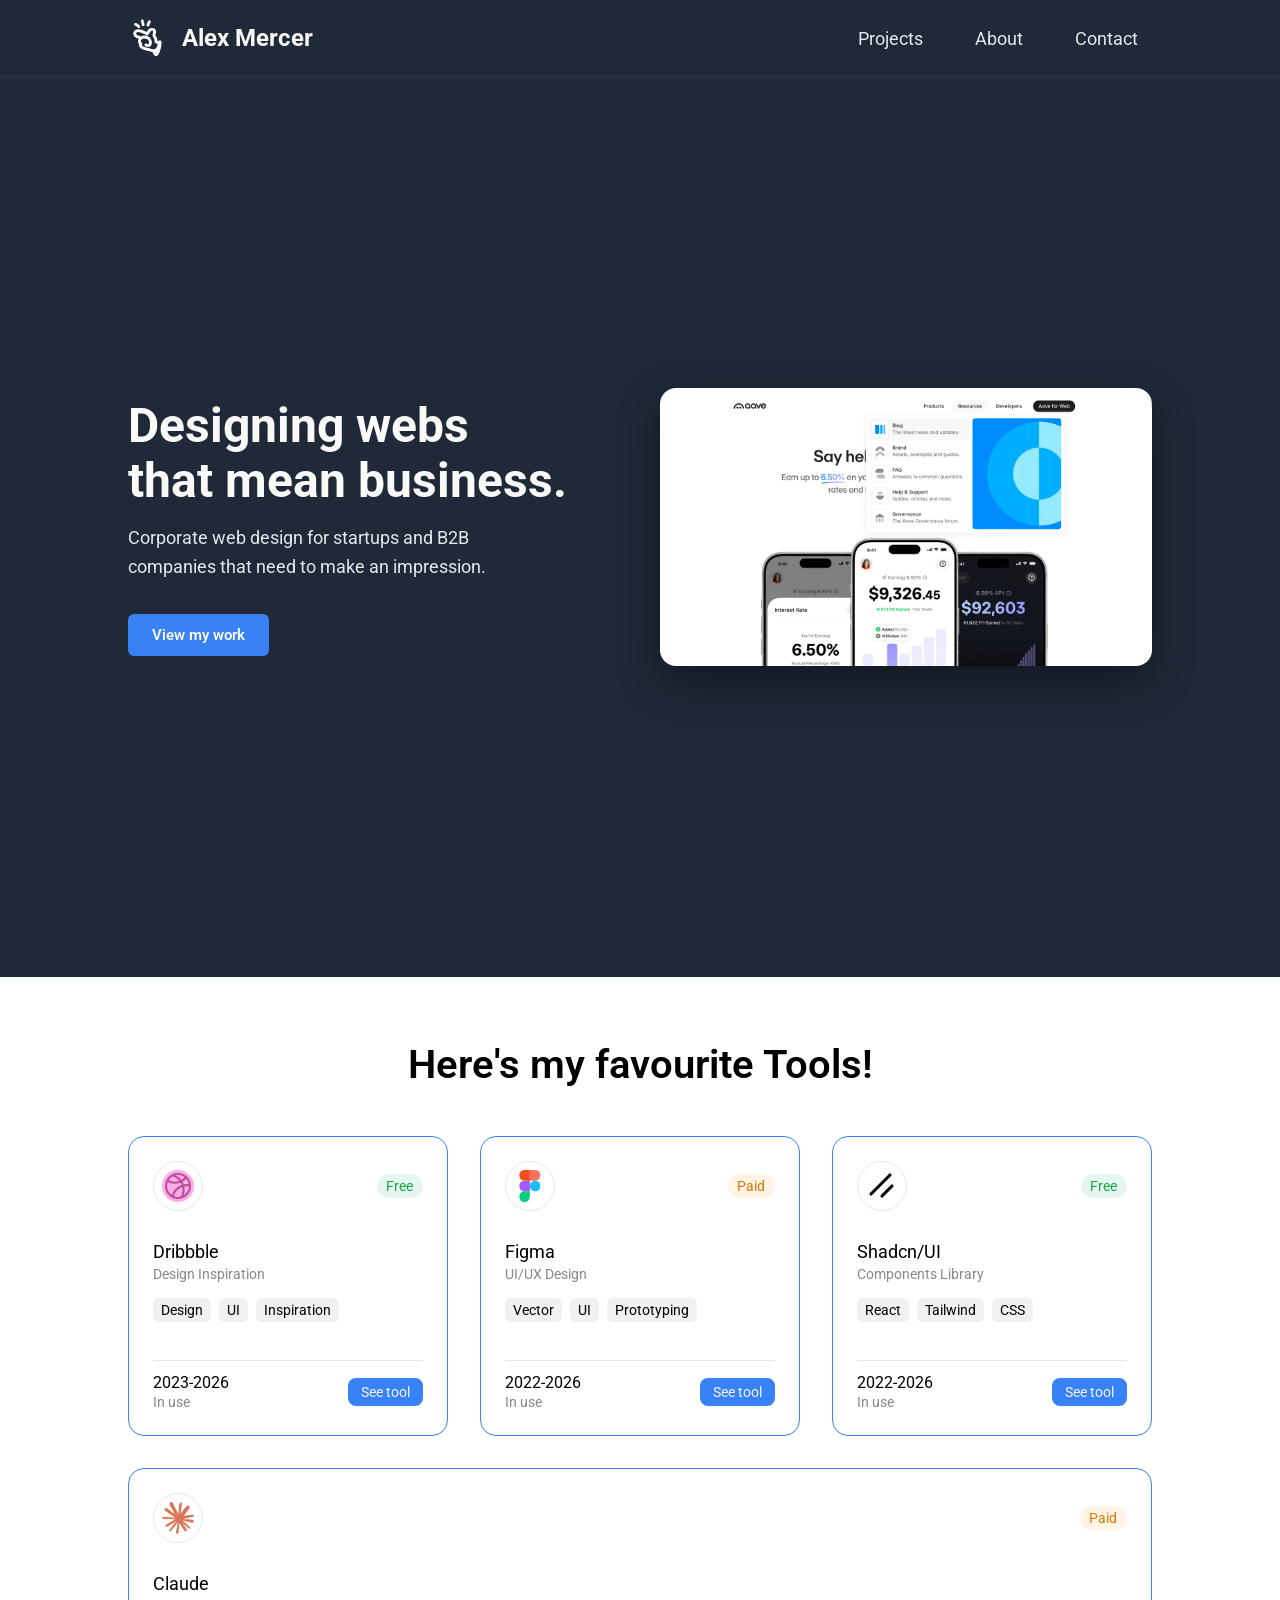
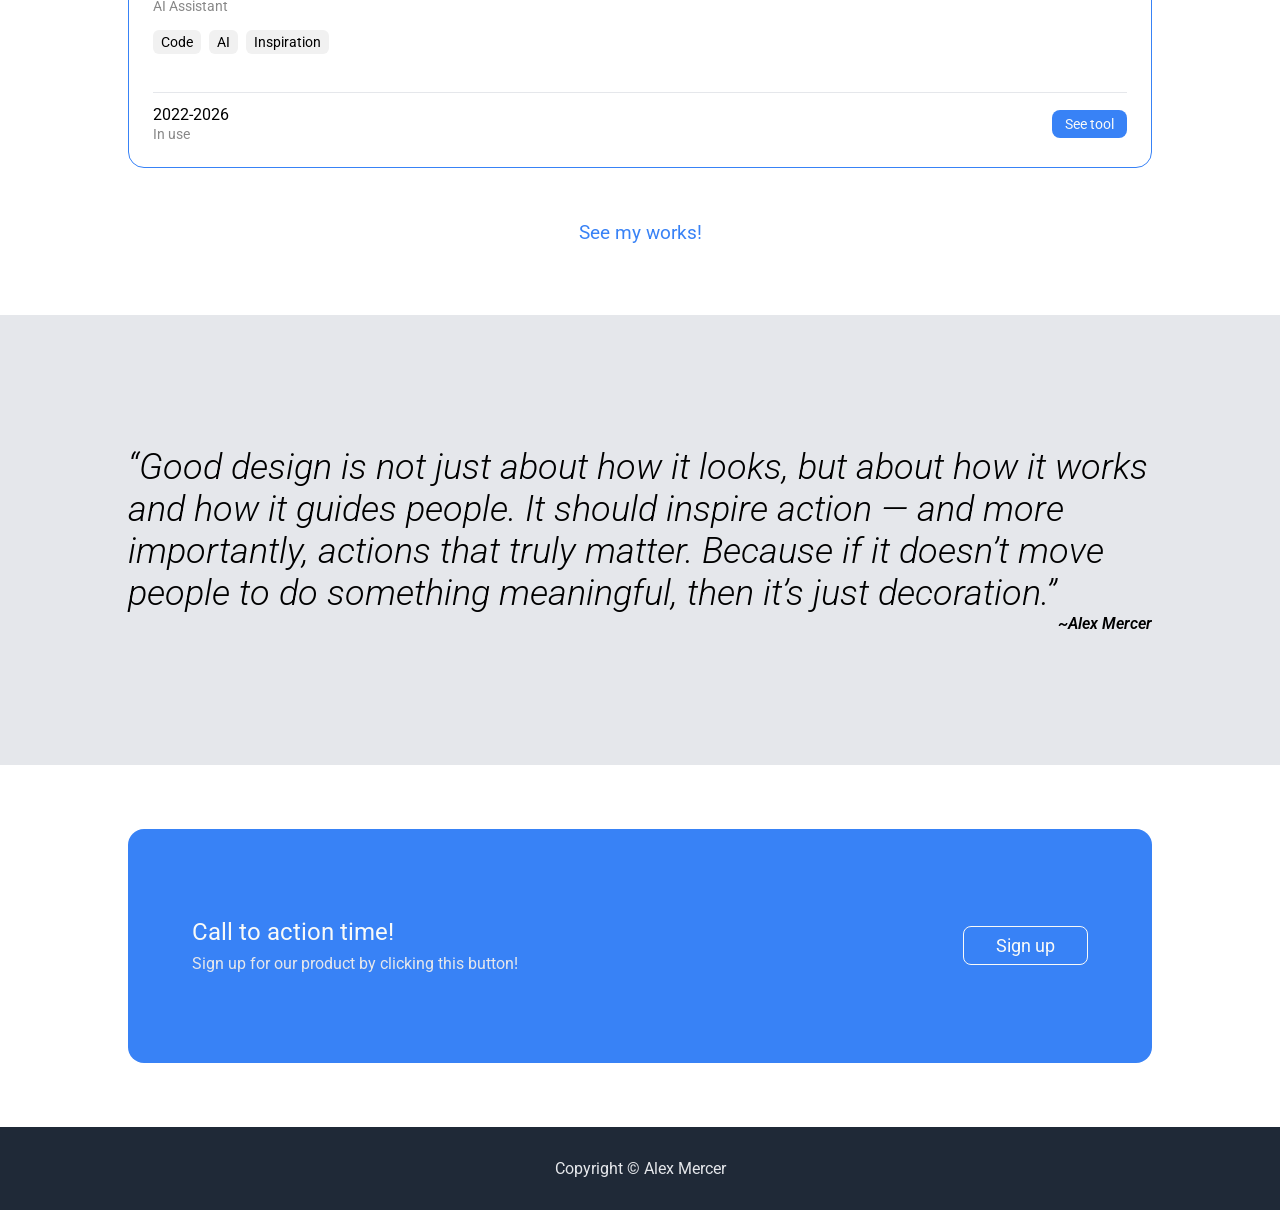
==== index.html @ 41761785 "Replaced Placeholders & CSS Review" ====
<!DOCTYPE html>
<html lang="en">

<head>
    <meta charset="UTF-8">
    <meta name="viewport" content="width=device-width, initial-scale=1.0">

    <meta name="description"
        content="We provide guidance in areas such as leadership development, process refinement, and growth planning - helping you stay resilient in an evolving marketplace.">
    <meta name="author" content="Paula, Daniele and Francesco">

    <meta property="og:title" content="Website | by Group">
    <meta property="og:description"
        content="We provide guidance in areas such as leadership development, process refinement, and growth planning.">
    <meta property="og:type" content="website">

    <title>Website | by Group</title>

    <link rel="icon" href="assets/logos/logo.svg" type="image/svg+xml">

    <link rel="preconnect" href="https://fonts.googleapis.com">
    <link rel="preconnect" href="https://fonts.gstatic.com" crossorigin>
    <link
        href="https://fonts.googleapis.com/css2?family=Roboto+Mono:ital,wght@0,100..700;1,100..700&family=Roboto:ital,wght@0,100..900;1,100..900&display=swap"
        rel="stylesheet">

    <link rel="stylesheet" href="https://use.hugeicons.com/font/icons.css">

    <link rel="stylesheet" href="css/base.css">

    <link rel="stylesheet" href="css/components/header.css">
    <link rel="stylesheet" href="css/components/footer.css">

    <link rel="stylesheet" href="css/pages/home.css">
</head>

<body>
    <header class="header">
        <a href="index.html" class="header-logo">
            <img src="assets/logos/logo.svg" alt="Alex Mercer's Logo">
            <span>Alex Mercer</span>
        </a>
        <div>
            <input type="checkbox" id="menu-toggle" class="menu-checkbox">
            <label for="menu-toggle" class="hamburger" aria-label="Toggle navigations">
                <span class="bar"></span>
                <span class="bar"></span>
                <span class="bar"></span>
            </label>

            <nav class="nav">
                <ul class="nav-items">
                    <li><a href="projects.html">Projects</a></li>
                    <li><a href="about.html">About</a></li>
                    <li><a href="contact.html">Contact</a></li>
                </ul>
            </nav>
        </div>
    </header>

    <main>
        <section class="hero-wrapper">
            <section class="hero-section">
                <div class="hero-copy">
                    <h1 class="hero-title">
                        Designing webs<br>that mean business.
                    </h1>
                    <p class="hero-sub">Corporate web design for startups and B2B companies that need to make an
                        impression.</p>
                    <a href="projects.html" class="btn hero-btn">View my work</a>
                </div>
                <div class="hero-visual">
                    <img class="hero-img" src="assets/img/Hero.png" alt="Alex Mercer working at dual monitors">
                </div>
            </section>
        </section>

        <section class="tools-wrapper">
            <h2 class="tools-title">Here's my favourite Tools!</h2>
            <section class="card-section">

                <article class="card">
                    <header class="card-header">
                        <div class="card-logo">
                            <img src="assets/cards-svgs/dribbble.svg" alt="Dribbble Logo">
                        </div>
                        <div class="card-badge free">
                            <p>Free</p>
                        </div>
                    </header>
                    <div class="card-content">
                        <h3>Dribbble</h3>
                        <p>Design Inspiration</p>
                        <ul class="card-labels">
                            <li>Design</li>
                            <li>UI</li>
                            <li>Inspiration</li>
                        </ul>
                    </div>
                    <footer class="card-footer">
                        <div class="card-time">
                            <p>2023-2026</p>
                            <span>In use</span>
                        </div>
                        <a href="https://dribbble.com/" class="btn card-btn">See tool</a>
                    </footer>
                </article>

                <article class="card">
                    <header class="card-header">
                        <div class="card-logo">
                            <img src="assets/cards-svgs/figma.svg" alt="Figma Logo">
                        </div>
                        <div class="card-badge paid">
                            <p>Paid</p>
                        </div>
                    </header>
                    <div class="card-content">
                        <h3>Figma</h3>
                        <p>UI/UX Design</p>
                        <ul class="card-labels">
                            <li>Vector</li>
                            <li>UI</li>
                            <li>Prototyping</li>
                        </ul>
                    </div>
                    <footer class="card-footer">
                        <div class="card-time">
                            <p>2022-2026</p>
                            <span>In use</span>
                        </div>
                        <a href="https://www.figma.com/" class="btn card-btn">See tool</a>
                    </footer>
                </article>

                <article class="card">
                    <header class="card-header">
                        <div class="card-logo">
                            <img src="assets/cards-svgs/shadcn-ui.svg" alt="Shadcn/UI Logo">
                        </div>
                        <div class="card-badge free">
                            <p>Free</p>
                        </div>
                    </header>
                    <div class="card-content">
                        <h3>Shadcn/UI</h3>
                        <p>Components Library</p>
                        <ul class="card-labels">
                            <li>React</li>
                            <li>Tailwind</li>
                            <li>CSS</li>
                        </ul>
                    </div>
                    <footer class="card-footer">
                        <div class="card-time">
                            <p>2022-2026</p>
                            <span>In use</span>
                        </div>
                        <a href="https://ui.shadcn.com/" class="btn card-btn">See tool</a>
                    </footer>
                </article>

                <article class="card">
                    <header class="card-header">
                        <div class="card-logo">
                            <img src="assets/cards-svgs/claude-ai-icon.svg" alt="Claude Logo">
                        </div>
                        <div class="card-badge paid">
                            <p>Paid</p>
                        </div>
                    </header>
                    <div class="card-content">
                        <h3>Claude</h3>
                        <p>AI Assistant</p>
                        <ul class="card-labels">
                            <li>Code</li>
                            <li>AI</li>
                            <li>Inspiration</li>
                        </ul>
                    </div>
                    <footer class="card-footer">
                        <div class="card-time">
                            <p>2022-2026</p>
                            <span>In use</span>
                        </div>
                        <a href="https://claude.ai/" class="btn card-btn">See tool</a>
                    </footer>
                </article>
            </section>
            <a href="projects.html" class="tools-cta">
                <h3>See my works!</h3>
            </a>
        </section>

        <section class="banner-section">
            <blockquote>
                <p class="banner-quote">“Good design is not just about how it looks, but about how it works and how it
                    guides
                    people. It should inspire action —
                    and more importantly, actions that truly matter. Because if it doesn’t move people to do something
                    meaningful, then it’s
                    just decoration.”
                </p>
                <cite class="quote-author">~Alex Mercer</cite>
            </blockquote>
        </section>

        <section class="cta-section">
            <div class="cta-text">
                <h4>Call to action time!</h4>
                <p>Sign up for our product by clicking this button!</p>
            </div>
            <div class="cta-btn-container">
                <a href="contact.html" class="cta-btn">Sign up</a>
            </div>
        </section>
    </main>

    <footer class="footer">
        <p>Copyright © Alex Mercer</p>
    </footer>
</body>

</html>
---- css/base.css ----
:root {
    --color-white: #F9FAF8;
    --color-dark: #1F2937;
    --color-darkest: #0d121a;
    --color-grey: #E5E7EB;

    --color-accent: #3882F6;

    --color-error: #ff4d4f;
    --color-success: #52c41a;
    --color-warning: #faad14;

    --logo-size: 1.5rem;
    --hero-main: 3rem;
    --hero-secondary: 1.125rem;
    --information-header: 2.25rem;
    --quote-text: 2.25rem;

    --font-roboto: 'Roboto', system-ui, sans-serif;
    --font-mono: 'Roboto Mono', Consolas, monospace;
}

*, *::before, *::after {
    margin: 0;
    padding: 0;
    box-sizing: border-box;
}

html {
    scroll-behavior: smooth;
}

body {
    margin: 0;
    padding: 0;
    font-family: var(--font-roboto);
}

h1, h2, h3, h4, h5, h6,
p,
span,
small, strong, em {
    margin: 0;
    padding: 0;
    font-weight: normal;
}

ul, ol {
    margin: 0;
    padding: 0;
    list-style-type: none;
}

a {
    margin: 0;
    padding: 0;
    text-decoration: none;
}

button, input, select, textarea {
    margin: 0;
    padding: 0;
    font-family: inherit;
    font-size: inherit;
    color: inherit;
    background: none;
    border: none;
    outline: none;
}

img, picture, video, canvas, svg {
    display: block;
    max-width: 100%;
    height: auto;
}
---- css/components/header.css ----
.header {
  display: flex;
  justify-content: space-between;
  align-items: center;
  background-color: var(--color-dark);
  border-bottom: 1px solid #f5f5f510;
  padding: 1.125rem 8rem;
}

.header-logo {
  display: flex;
  align-items: center;
  gap: 0.875rem;
}

.header-logo img {
  height: 2.5rem;
  width: auto;
}

.header-logo span {
  color: var(--color-white);
  font-size: var(--logo-size);
  font-weight: 700;
}

.nav-items {
  display: flex;
  align-items: center;
  gap: 1.5rem;
}

.nav-items a {
  font-size: var(--hero-secondary);
  color: var(--color-grey);
  padding: 0.5rem 0.875rem;
  border-radius: 0.5rem;
  transition: 0.15s ease-in-out;
}

.nav-items a:hover {
  background-color: #304b7750;
  color: var(--color-accent);
}

.menu-checkbox {
  display: none;
}

.hamburger {
  display: none;
  cursor: pointer;
  padding: 10px;
}

.bar {
  display: block;
  width: 25px;
  height: 3px;
  margin: 5px 0;
  background-color: var(--color-white);
  transition: 0.3s;
}

@media (max-width: 1024px) {
  .header {
    padding: 1.125rem 3rem;
  }
}

@media (max-width: 600px) {
  .header {
    padding: 1rem 1.25rem;
    justify-content: space-between;
    flex-direction: row;
    align-items: center;
    gap: 0;
  }

  .hamburger {
    display: block;
  }

  .nav {
    position: fixed;
    top: 70px;
    left: -100%;
    width: 100%;
    background-color: var(--color-dark);
    border-top: 2px solid var(--color-white);
    border-bottom: 2px solid var(--color-white);
    transition: left 0.4s ease;
  }

  .nav-items {
    flex-direction: column;
    align-items: center;
    gap: 1.5rem;
    padding: 1rem;
  }

  .menu-checkbox:checked~.hamburger~.nav {
    left: 0;
  }

  .menu-checkbox:checked~.hamburger .bar:nth-child(1) {
    transform: translateY(8px) rotate(45deg);
  }

  .menu-checkbox:checked~.hamburger .bar:nth-child(2) {
    opacity: 0;
  }

  .menu-checkbox:checked~.hamburger .bar:nth-child(3) {
    transform: translateY(-8px) rotate(-45deg);
  }

  .nav-items a {
    padding: 0.5rem 0.875rem;
    font-size: var(--hero-secondary);
  }
}

@media (min-width: 601px) and (max-width: 768px) {
  .header {
    padding: 1rem 1.25rem;
    justify-content: space-between;
  }

  .hamburger {
    display: block;
  }

  .nav {
    position: fixed;
    top: 70px;
    left: -100%;
    width: 100%;
    background-color: var(--color-dark);
    border-top: 2px solid var(--color-white);
    border-bottom: 2px solid var(--color-white);
    transition: left 0.4s ease;
  }

  .nav-items {
    flex-direction: column;
    align-items: center;
    gap: 1.5rem;
    padding: 1rem;
  }

  .menu-checkbox:checked~.hamburger~.nav {
    left: 0;
  }

  .menu-checkbox:checked~.hamburger .bar:nth-child(1) {
    transform: translateY(8px) rotate(45deg);
  }

  .menu-checkbox:checked~.hamburger .bar:nth-child(2) {
    opacity: 0;
  }

  .menu-checkbox:checked~.hamburger .bar:nth-child(3) {
    transform: translateY(-8px) rotate(-45deg);
  }

  .nav-items a {
    padding: 0.5rem 0.875rem;
    font-size: var(--hero-secondary);
  }
}
---- css/components/footer.css ----
.footer {
    width: 100%;
    background-color: var(--color-dark);
    text-align: center;
    color: var(--color-grey);
    padding: 2rem;
}
---- css/pages/home.css ----
.hero-wrapper {
    background: var(--color-dark);
    font-family: var(--font-roboto);
    min-height: 100vh;
    display: flex;
    align-items: center;
}

.hero-section {
    width: 100%;
    padding: 5rem 8rem;
    font-size: 0;
}

.hero-copy,
.hero-visual {
    display: inline-block;
    vertical-align: middle;
    width: 48%;
    font-size: 1rem;
}

.hero-copy {
    margin-right: 4%;
}

.hero-title {
    font-size: var(--hero-main);
    font-family: var(--font-roboto);
    font-weight: 700;
    line-height: 1.15;
    color: var(--color-white);
    margin-bottom: 1rem;
}

.hero-sub {
    font-family: var(--font-roboto);
    font-size: var(--hero-secondary);
    line-height: 1.6;
    color: var(--color-grey);
    max-width: 36ch;
    margin-bottom: 2rem;
}

.hero-btn {
    display: inline-block;
    padding: .75rem 1.5rem;
    background: var(--color-accent);
    color: var(--color-white);
    font-family: var(--font-roboto);
    font-size: .95rem;
    font-weight: 600;
    border-radius: 6px;
    text-decoration: none;
    transition: background .15s ease-in-out, transform .15s ease-in-out;
}

.hero-btn:hover {
    background: #2563eb;
    transform: translateY(-0.125rem);
}

.hero-img {
    width: 100%;
    height: auto;
    border-radius: 1rem;
    display: block;
    box-shadow: 0 16px 40px rgba(0, 0, 0, .4);
}

.tools-wrapper {
    display: flex;
    flex-direction: column;
    justify-content: center;
    align-items: center;
    padding: 4rem 8rem;
    gap: 1rem;
}

.tools-title {
    font-family: var(--font-roboto);
    font-size: 2.5rem;
    font-weight: 600;
    text-align: center;
    margin-bottom: 2rem;
}

.card-section {
    display: flex;
    flex-wrap: wrap;
    gap: 2rem;
}

.card {
    flex: 1 1 calc(25% - 2rem);
    min-width: 250px;
    display: flex;
    flex-direction: column;
    justify-content: space-between;
    border-radius: 1rem;
    padding: 1.5rem;
    border: 1px solid var(--color-accent);
    transition: transform 0.15s ease, box-shadow 0.3s ease;
    gap: 0.875rem;
}

.card:hover {
    transform: translateY(-0.125rem);
    box-shadow: 0 10px 24px rgba(0, 0, 0, 0.04);
}

.card-header {
    display: flex;
    justify-content: space-between;
    align-items: center;
}

.card-logo {
    border: 1px solid var(--color-grey);
    border-radius: 555px;
    padding: 0.5rem;
}

.card-logo img {
    width: 32px;
    height: 32px;
}

.card-badge {
    font-size: 0.875rem;
    padding: 0.25rem 0.6rem;
    border-radius: 999px;
    font-weight: 600;
}

.card-badge.free {
    background: #e6f7ee;
    color: #16a34a;
}

.card-badge.paid {
    background: #fff4e5;
    color: #d97706;
}

.card-content h3 {
    margin-top: 1rem;
    font-size: 1.125rem;
    font-family: var(--font-roboto);
}

.card-content p {
    font-size: 0.875rem;
    margin: 0.25rem 0 1rem;
    color: #888;
    font-family: var(--font-roboto);
}

.card-labels {
    display: flex;
    flex-wrap: wrap;
    gap: 0.5rem;
}

.card-labels li {
    font-size: 0.875rem;
    background: #f1f1f1;
    padding: 0.25rem 0.5rem;
    border-radius: 0.375rem;
}

.card-footer {
    margin-top: 1.5rem;
    display: flex;
    justify-content: space-between;
    align-items: center;
    padding-top: 0.75rem;
    border-top: 1px solid var(--color-grey);
}

.card-time p {
    font-size: 1rem;
}

.card-time span {
    font-size: 0.875rem;
    color: #888;
}

.card-btn {
    background-color: var(--color-accent);
    color: var(--color-white);
    font-size: 0.875rem;
    padding: 0.4rem 0.8rem;
    border-radius: 0.5rem;
    transition: color .15s ease-in-out,
        background-color .15s ease-in-out,
        transform .15s ease-in-out;
}

.card-btn:hover {
    color: var(--color-accent);
    background-color: transparent;
    transform: translateY(-0.125rem);
}

.tools-cta {
    width: fit-content;
    text-align: center;
    color: var(--color-accent);
    margin-top: 2rem;
    padding: 0.4rem 0.8rem;
    border-radius: 0.5rem;
    transition: 0.15s ease-in-out;
}

.tools-cta:hover {
    transform: translateY(-0.125rem);
    background-color: var(--color-accent);
    color: var(--color-white);
}

.banner-section {
    display: flex;
    flex-direction: column;
    align-items: center;
    justify-content: center;
    background-color: var(--color-grey);
    min-height: 50vh;
    padding: 5rem 8rem;
}

blockquote {
    display: flex;
    flex-direction: column;
}

.banner-quote {
    font-size: var(--quote-text);
    font-weight: 300;
    font-style: italic;
}

.quote-author {
    align-self: flex-end;
    font-weight: 600;
    font-size: 1rem;
}

.cta-section {
    display: flex;
    justify-content: space-between;
    align-items: center;
    background-color: var(--color-accent);
    border-radius: 1rem;
    min-height: 26vh;
    padding: 2rem 4rem;
    margin: 4rem 8rem;
}

.cta-text {
    display: flex;
    flex-direction: column;
    gap: 0.5rem;
}

.cta-text h4 {
    color: var(--color-white);
    font-size: 1.5rem;
}

.cta-text p {
    color: var(--color-grey);
}

.cta-btn {
    display: inline-flex;
    font-size: var(--hero-secondary);
    border-radius: 0.5rem;
    padding: 0.5rem 2rem;
    cursor: pointer;
    color: var(--color-white);
    border: 1px solid var(--color-white);
    transition: background-color .15s ease-in-out,
        color .15s ease-in-out,
        transform .15s ease-in-out;
}

.cta-btn:hover {
    background-color: var(--color-white);
    color: var(--color-accent);
    transform: translateY(-0.125rem);
}

@media (max-width: 1024px) {

    .hero-section {
        padding: 4rem 3rem;
    }

    .hero-copy,
    .hero-visual {
        width: 48%;
    }

    .tools-wrapper {
        padding: 3rem;
    }

    .card-section {
        gap: 1rem;
    }

    .card {
        flex: 0 1 calc(50% - 1rem);
        min-width: unset;
    }

    .banner-section {
        padding: 4rem 3rem;
        min-height: unset;
    }

    .banner-quote {
        font-size: 1.875rem;
    }

    .cta-section {
        margin: 3rem;
        padding: 2rem 3rem;
        min-height: 10vh;
    }
}

@media (max-width: 768px) {

    .hero-section {
        padding: 1.5rem 1.5rem 3rem;
        display: flex;
        flex-direction: column;
        gap: 2rem;
    }

    .hero-copy,
    .hero-visual {
        width: 100%;
        display: block;
    }

    .hero-title {
        font-size: 1.75rem;
    }

    .hero-sub {
        font-size: 0.95rem;
    }

    .hero-btn {
        font-size: 0.875rem;
    }

    .tools-wrapper {
        padding: 3rem 1.5rem;
    }

    .tools-title {
        font-size: 1.5rem;
    }

    .card {
        flex: 0 1 calc(50% - 1rem);
    }

    .banner-section {
        padding: 1.5rem 1.25rem;
        margin-bottom: 2rem;
        min-height: unset;
    }

    .banner-quote {
        font-size: 1.125rem;
    }

    .quote-author {
        font-size: 0.875rem;
    }

    .cta-section {
        flex-direction: column;
        align-items: flex-start;
        gap: 1.5rem;
        margin: 1.25rem 1rem;
        padding: 1rem;
        border-radius: 0.5rem;
        min-height: unset;
    }

    .cta-text h4 {
        font-size: 1.125rem;
    }

    .cta-text p {
        font-size: 0.875rem;
    }

    .cta-btn {
        font-size: 0.875rem;
        padding: 0.4rem 1.25rem;
    }
}

@media (max-width: 480px) {
    .hero-section {
        padding: 1rem;
        gap: 1.5rem;
    }

    .hero-title {
        font-size: 1.5rem;
    }

    .hero-sub {
        font-size: 0.875rem;
    }

    .hero-btn {
        font-size: 0.8rem;
        padding: 0.6rem 1.2rem;
    }

    .tools-wrapper {
        padding: 2rem 1rem;
    }

    .tools-title {
        font-size: 1.25rem;
    }

    .card {
        flex: 0 1 100%;
    }

    .card-content h3 {
        font-size: 1rem;
    }

    .banner-section {
        padding: 1rem;
        margin-bottom: 1.5rem;
    }

    .banner-quote {
        font-size: 1rem;
    }

    .quote-author {
        font-size: 0.8rem;
    }

    .cta-section {
        margin: 1rem 0.5rem;
        padding: 0.8rem;
    }

    .cta-text h4 {
        font-size: 1rem;
    }

    .cta-text p {
        font-size: 0.8rem;
    }

    .cta-btn {
        font-size: 0.8rem;
        padding: 0.4rem 1rem;
    }
}
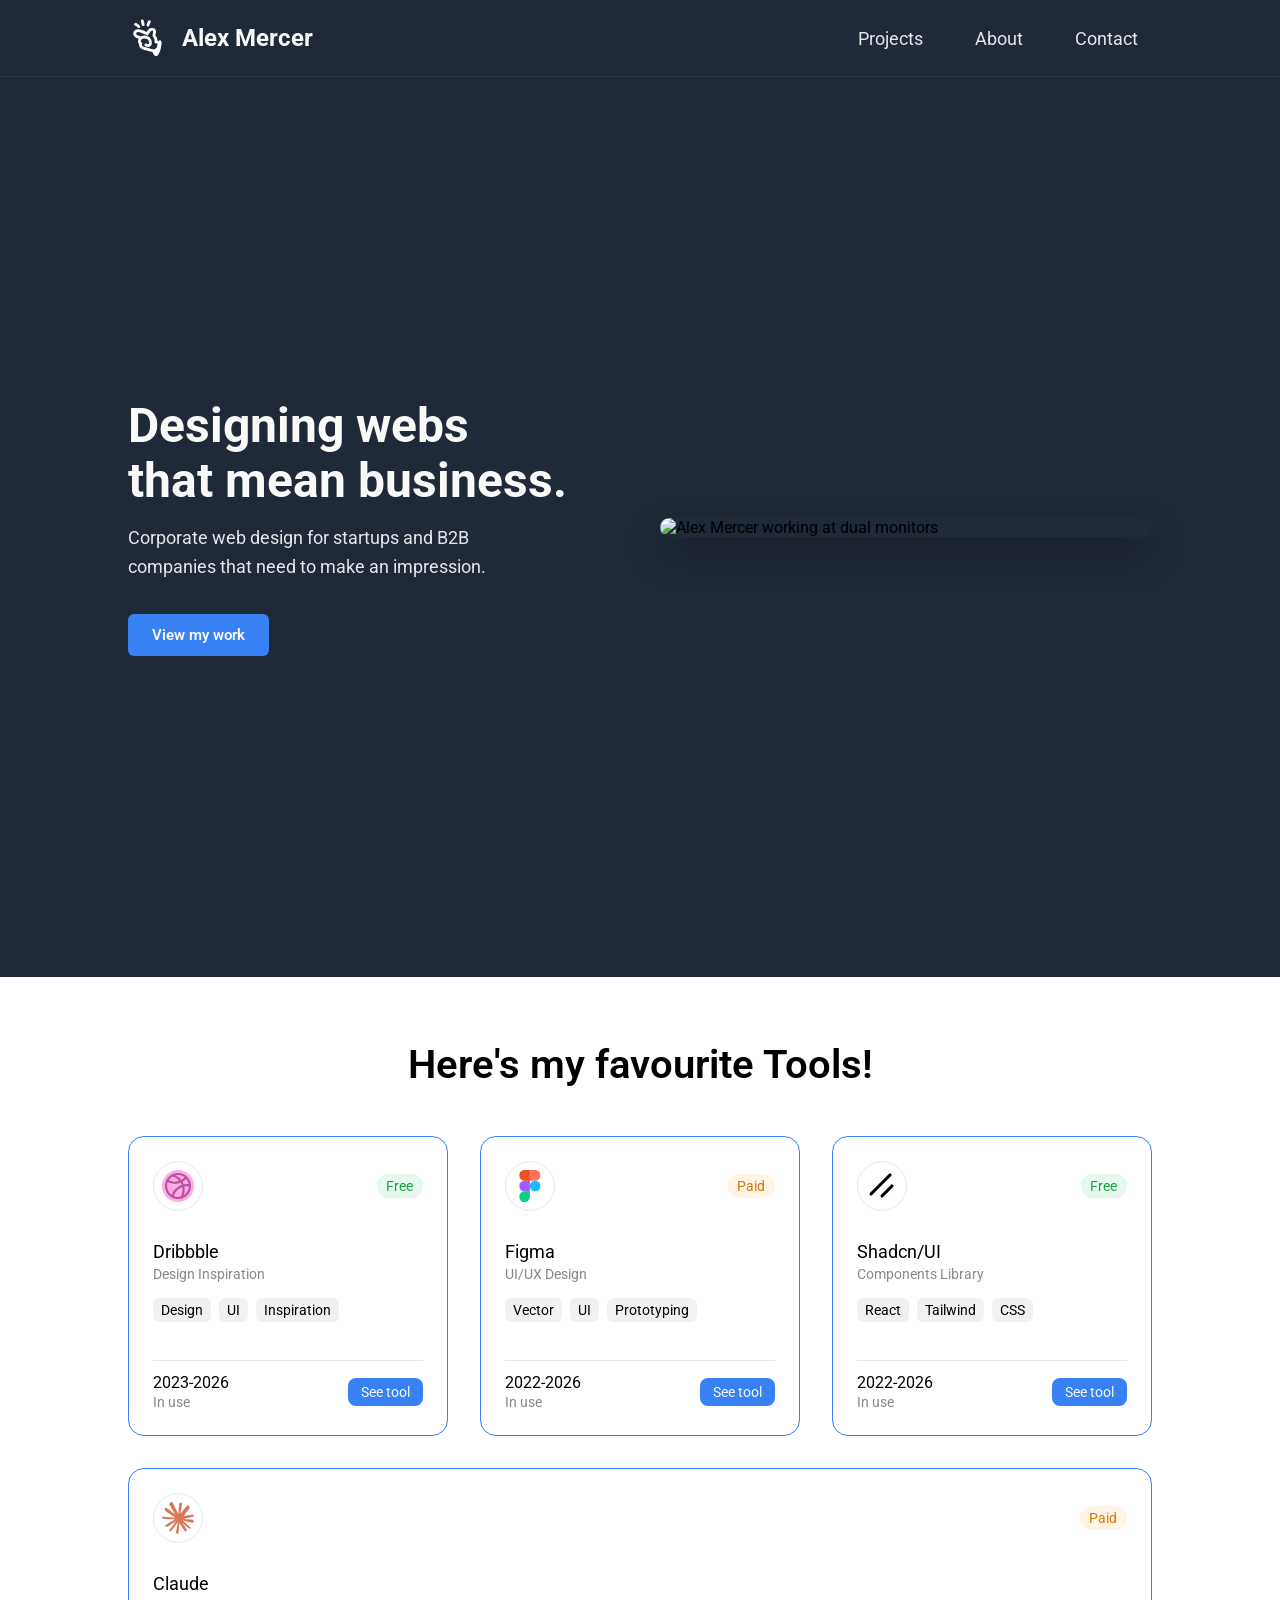
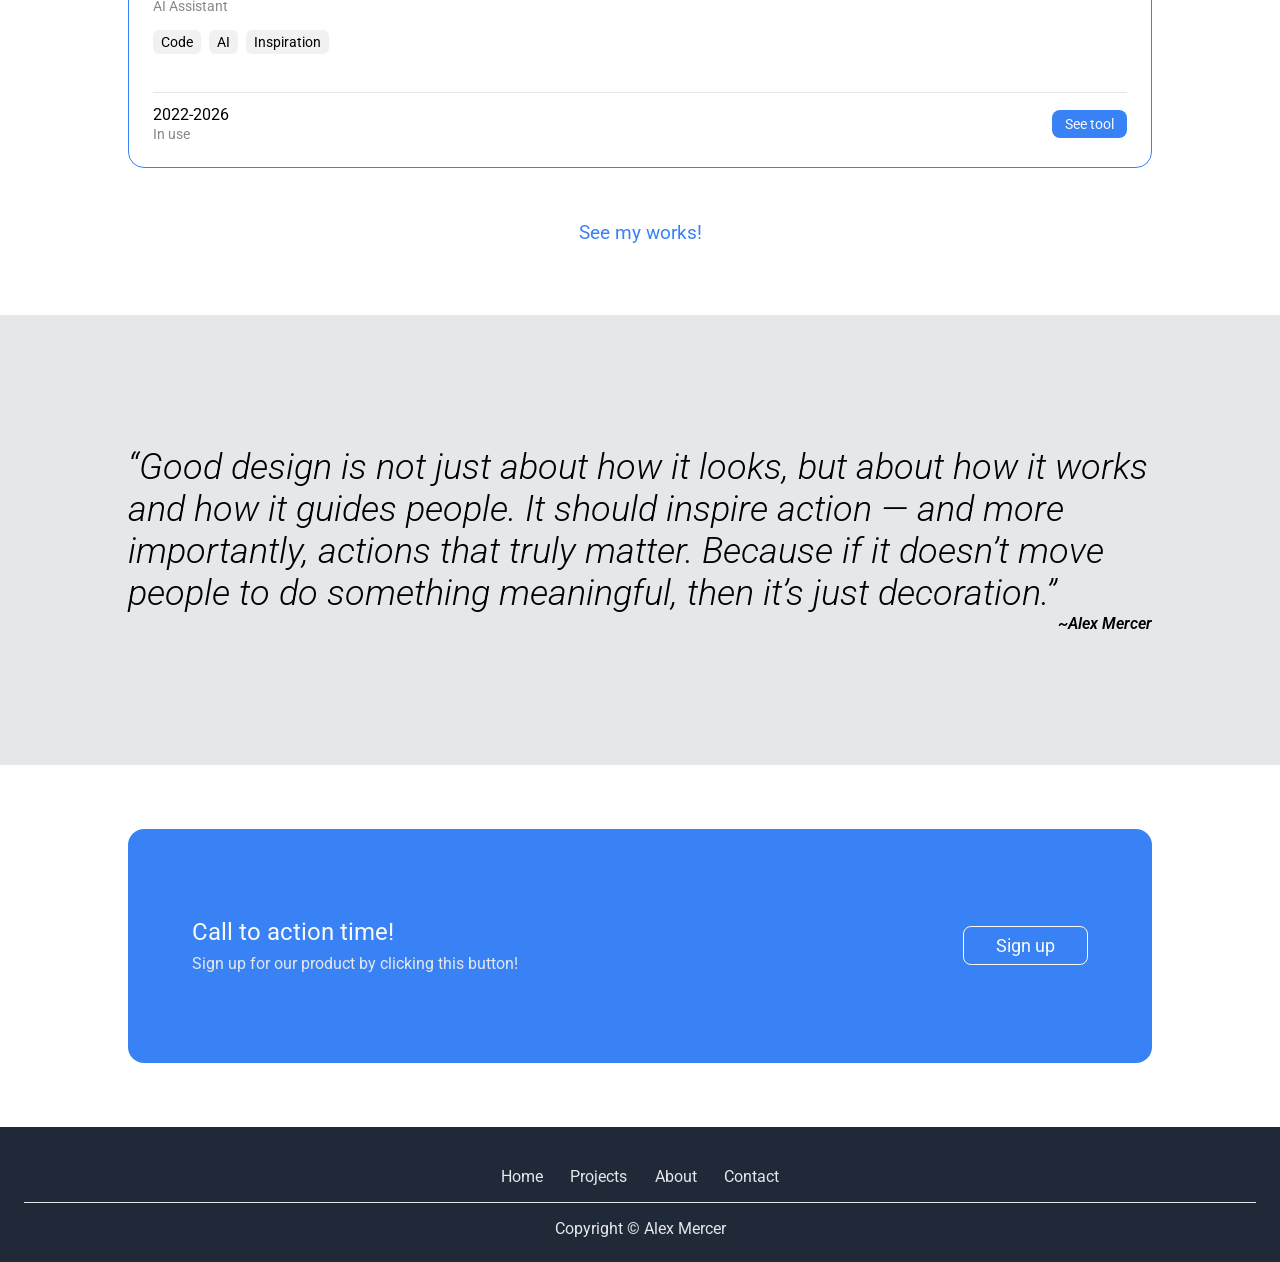
==== commit d620ce17: "Complete Complete the about page, added a class to the header that change tag a color based on the p" ====
--- a/index.html
+++ b/index.html
@@ -42,7 +42,7 @@
         </a>
         <div>
             <input type="checkbox" id="menu-toggle" class="menu-checkbox">
-            <label for="menu-toggle" class="hamburger" aria-label="Toggle navigations">
+            <label for="menu-toggle" class="hamburger">
                 <span class="bar"></span>
                 <span class="bar"></span>
                 <span class="bar"></span>
@@ -70,7 +70,8 @@
                     <a href="projects.html" class="btn hero-btn">View my work</a>
                 </div>
                 <div class="hero-visual">
-                    <img class="hero-img" src="assets/img/Hero.png" alt="Alex Mercer working at dual monitors">
+                    <img class="hero-img" src="https://placehold.net/600x400.png"
+                        alt="Alex Mercer working at dual monitors">
                 </div>
             </section>
         </section>
@@ -78,7 +79,7 @@
         <section class="tools-wrapper">
             <h2 class="tools-title">Here's my favourite Tools!</h2>
             <section class="card-section">
-
+                <!-- Card - 1 -->
                 <article class="card">
                     <header class="card-header">
                         <div class="card-logo">
@@ -105,7 +106,7 @@
                         <a href="https://dribbble.com/" class="btn card-btn">See tool</a>
                     </footer>
                 </article>
-
+                <!-- Card - 2 -->
                 <article class="card">
                     <header class="card-header">
                         <div class="card-logo">
@@ -132,7 +133,7 @@
                         <a href="https://www.figma.com/" class="btn card-btn">See tool</a>
                     </footer>
                 </article>
-
+                <!-- Card - 3 -->
                 <article class="card">
                     <header class="card-header">
                         <div class="card-logo">
@@ -159,7 +160,7 @@
                         <a href="https://ui.shadcn.com/" class="btn card-btn">See tool</a>
                     </footer>
                 </article>
-
+                <!-- Card - 4 -->
                 <article class="card">
                     <header class="card-header">
                         <div class="card-logo">
@@ -217,6 +218,14 @@
     </main>
 
     <footer class="footer">
+        <nav>
+            <ul class="nav-footer">
+                <li><a href="index.html">Home</a></li>
+                <li><a href="projects.html">Projects</a></li>
+                <li><a href="about.html">About</a></li>
+                <li><a href="contact.html">Contact</a></li>
+            </ul>
+        </nav>
         <p>Copyright © Alex Mercer</p>
     </footer>
 </body>
--- a/css/components/header.css
+++ b/css/components/header.css
@@ -38,8 +38,13 @@
   transition: 0.15s ease-in-out;
 }
 
+.nav-items a:hover,
 .nav-items a:hover {
   background-color: #304b7750;
+  color: var(--color-accent);
+}
+
+.nav-items .current-page{
   color: var(--color-accent);
 }
 
@@ -62,19 +67,10 @@
   transition: 0.3s;
 }
 
-@media (max-width: 1024px) {
-  .header {
-    padding: 1.125rem 3rem;
-  }
-}
-
-@media (max-width: 600px) {
+@media (max-width: 768px) {
   .header {
     padding: 1rem 1.25rem;
-    justify-content: space-between;
-    flex-direction: row;
-    align-items: center;
-    gap: 0;
+    flex-wrap: wrap;
   }
 
   .hamburger {
@@ -114,59 +110,4 @@
   .menu-checkbox:checked~.hamburger .bar:nth-child(3) {
     transform: translateY(-8px) rotate(-45deg);
   }
-
-  .nav-items a {
-    padding: 0.5rem 0.875rem;
-    font-size: var(--hero-secondary);
-  }
-}
-
-@media (min-width: 601px) and (max-width: 768px) {
-  .header {
-    padding: 1rem 1.25rem;
-    justify-content: space-between;
-  }
-
-  .hamburger {
-    display: block;
-  }
-
-  .nav {
-    position: fixed;
-    top: 70px;
-    left: -100%;
-    width: 100%;
-    background-color: var(--color-dark);
-    border-top: 2px solid var(--color-white);
-    border-bottom: 2px solid var(--color-white);
-    transition: left 0.4s ease;
-  }
-
-  .nav-items {
-    flex-direction: column;
-    align-items: center;
-    gap: 1.5rem;
-    padding: 1rem;
-  }
-
-  .menu-checkbox:checked~.hamburger~.nav {
-    left: 0;
-  }
-
-  .menu-checkbox:checked~.hamburger .bar:nth-child(1) {
-    transform: translateY(8px) rotate(45deg);
-  }
-
-  .menu-checkbox:checked~.hamburger .bar:nth-child(2) {
-    opacity: 0;
-  }
-
-  .menu-checkbox:checked~.hamburger .bar:nth-child(3) {
-    transform: translateY(-8px) rotate(-45deg);
-  }
-
-  .nav-items a {
-    padding: 0.5rem 0.875rem;
-    font-size: var(--hero-secondary);
-  }
 }
--- a/css/components/footer.css
+++ b/css/components/footer.css
@@ -3,5 +3,23 @@
     background-color: var(--color-dark);
     text-align: center;
     color: var(--color-grey);
-    padding: 2rem;
+    padding: 1.5rem;
+}
+
+.footer .nav-footer{
+    display: flex;
+    justify-content: center;
+    gap: 1.7rem;
+    margin-bottom: 1rem;
+    padding: 1rem;
+    border-bottom: 1px solid var(--color-grey);
+}
+
+footer .nav-footer a{
+    color: var(--color-grey);
+}
+
+footer .nav-footer a:hover,
+footer .nav-footer a:active{
+    color: var(--color-accent);
 }
--- a/css/pages/home.css
+++ b/css/pages/home.css
@@ -416,11 +416,11 @@
     }
 
     .hero-title {
-        font-size: 1.5rem;
+        font-size: 2.5rem;
     }
 
     .hero-sub {
-        font-size: 0.875rem;
+        font-size: 1rem;
     }
 
     .hero-btn {
@@ -433,7 +433,7 @@
     }
 
     .tools-title {
-        font-size: 1.25rem;
+        font-size: 1.5rem;
     }
 
     .card {
@@ -445,16 +445,16 @@
     }
 
     .banner-section {
-        padding: 1rem;
+        padding: 2rem 1rem;
         margin-bottom: 1.5rem;
     }
 
     .banner-quote {
+        font-size: 1.5rem;
+    }
+
+    .quote-author {
         font-size: 1rem;
-    }
-
-    .quote-author {
-        font-size: 0.8rem;
     }
 
     .cta-section {
@@ -463,7 +463,7 @@
     }
 
     .cta-text h4 {
-        font-size: 1rem;
+        font-size: 1.125rem;
     }
 
     .cta-text p {
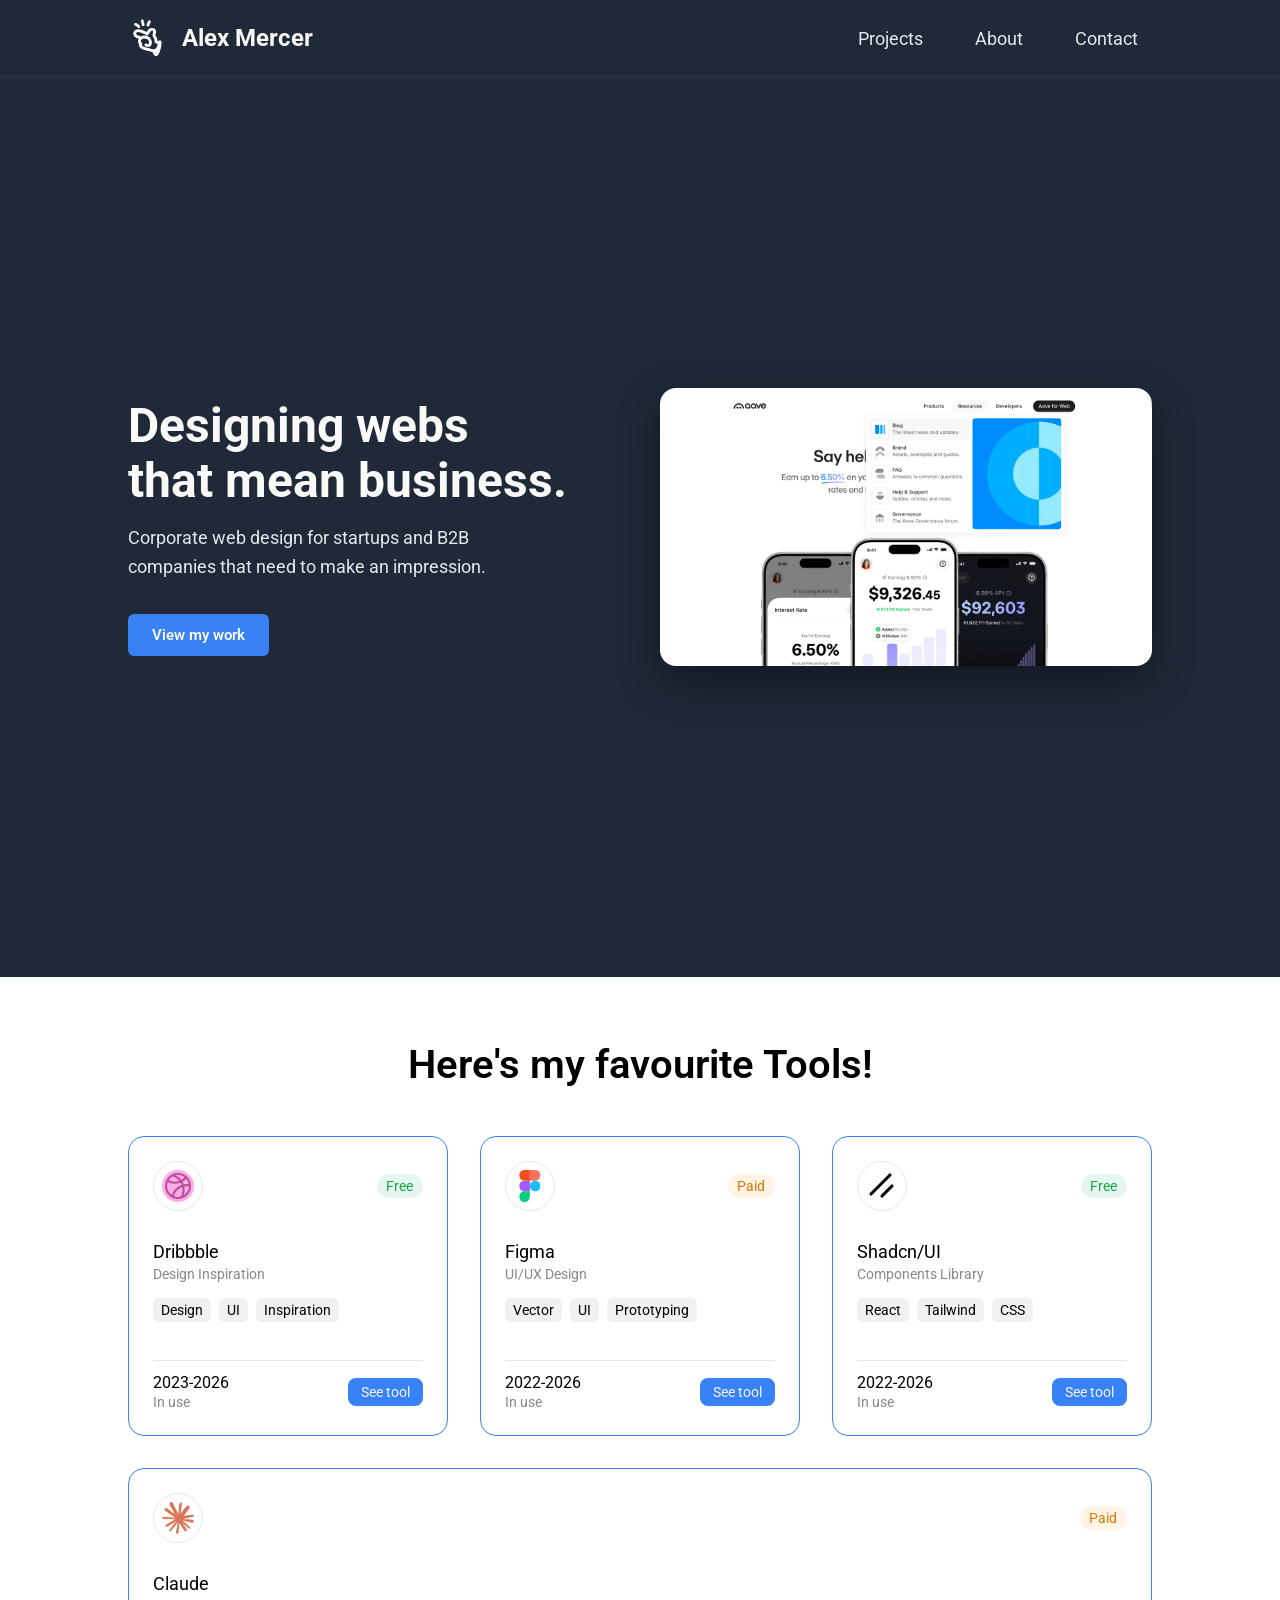
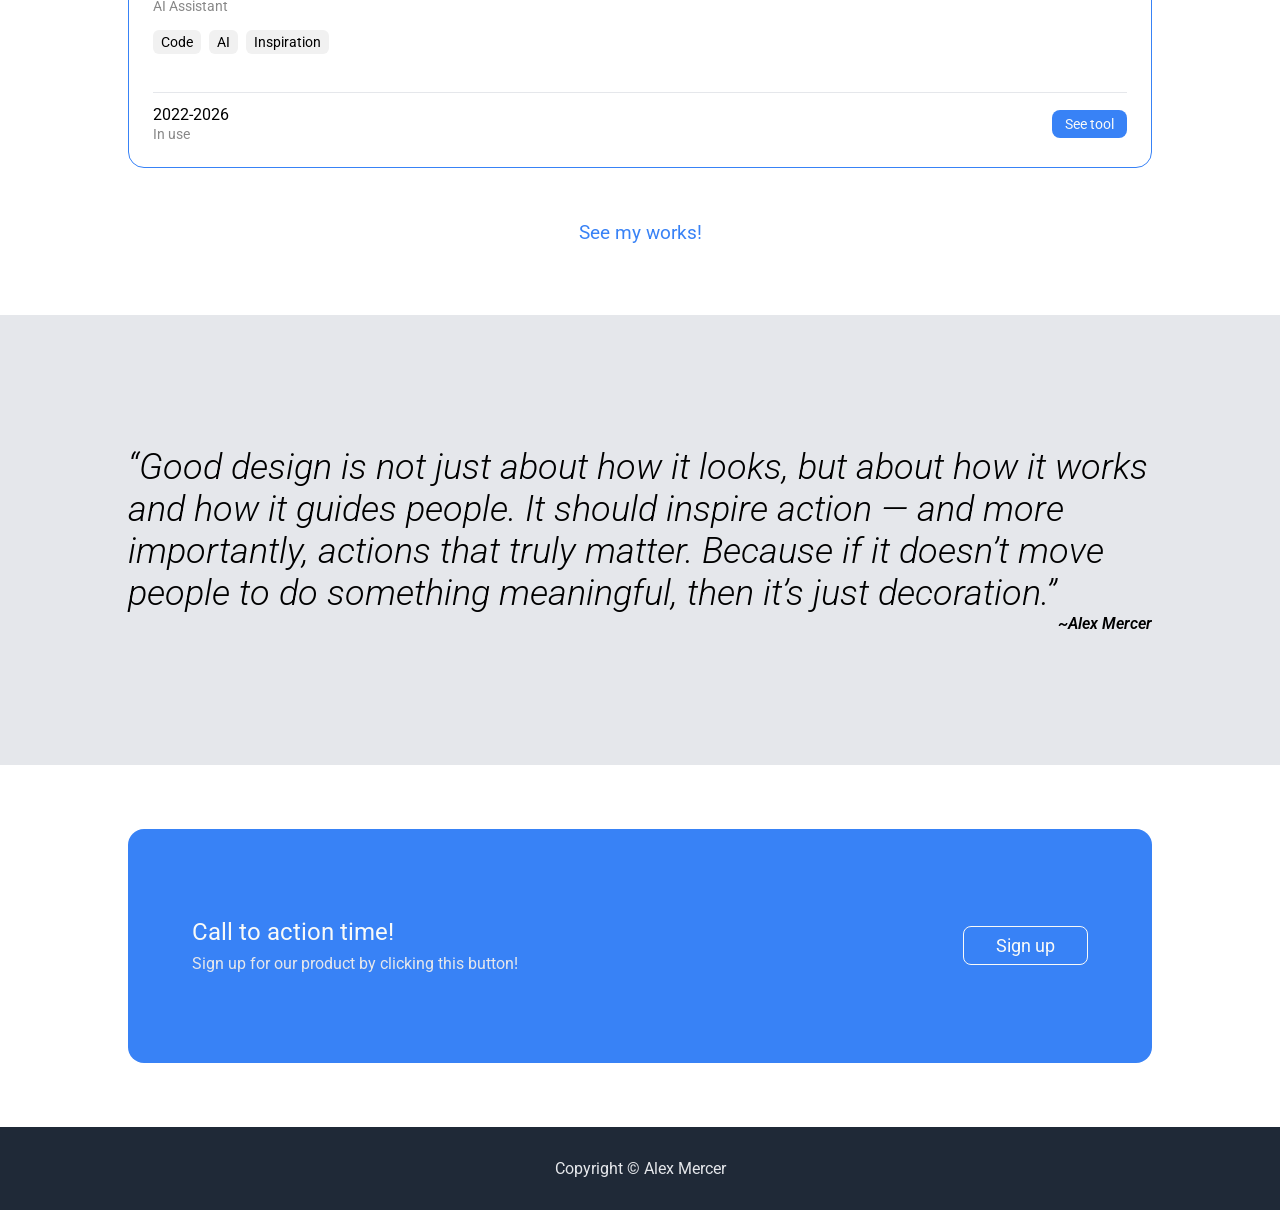
==== commit 3d25cd6f: "Consistency Bugfix, Final Version" ====
--- a/index.html
+++ b/index.html
@@ -2,232 +2,223 @@
 <html lang="en">
 
 <head>
-    <meta charset="UTF-8">
-    <meta name="viewport" content="width=device-width, initial-scale=1.0">
-
-    <meta name="description"
-        content="We provide guidance in areas such as leadership development, process refinement, and growth planning - helping you stay resilient in an evolving marketplace.">
-    <meta name="author" content="Paula, Daniele and Francesco">
-
-    <meta property="og:title" content="Website | by Group">
-    <meta property="og:description"
-        content="We provide guidance in areas such as leadership development, process refinement, and growth planning.">
-    <meta property="og:type" content="website">
-
-    <title>Website | by Group</title>
-
-    <link rel="icon" href="assets/logos/logo.svg" type="image/svg+xml">
-
-    <link rel="preconnect" href="https://fonts.googleapis.com">
-    <link rel="preconnect" href="https://fonts.gstatic.com" crossorigin>
-    <link
-        href="https://fonts.googleapis.com/css2?family=Roboto+Mono:ital,wght@0,100..700;1,100..700&family=Roboto:ital,wght@0,100..900;1,100..900&display=swap"
-        rel="stylesheet">
-
-    <link rel="stylesheet" href="https://use.hugeicons.com/font/icons.css">
-
-    <link rel="stylesheet" href="css/base.css">
-
-    <link rel="stylesheet" href="css/components/header.css">
-    <link rel="stylesheet" href="css/components/footer.css">
-
-    <link rel="stylesheet" href="css/pages/home.css">
+  <meta charset="UTF-8">
+  <meta name="viewport" content="width=device-width, initial-scale=1.0">
+
+  <meta name="description"
+    content="We provide guidance in areas such as leadership development, process refinement, and growth planning - helping you stay resilient in an evolving marketplace.">
+  <meta name="author" content="Paula, Daniele and Francesco">
+
+  <meta property="og:title" content="Alex Mercer - Home">
+  <meta property="og:description"
+    content="We provide guidance in areas such as leadership development, process refinement, and growth planning.">
+  <meta property="og:type" content="website">
+
+  <title>Alex Mercer - Home</title>
+
+  <link rel="icon" href="assets/logos/logo.svg" type="image/svg+xml">
+
+  <link rel="preconnect" href="https://fonts.googleapis.com">
+  <link rel="preconnect" href="https://fonts.gstatic.com" crossorigin>
+  <link
+    href="https://fonts.googleapis.com/css2?family=Roboto+Mono:ital,wght@0,100..700;1,100..700&family=Roboto:ital,wght@0,100..900;1,100..900&display=swap"
+    rel="stylesheet">
+
+  <link rel="stylesheet" href="https://use.hugeicons.com/font/icons.css">
+
+  <link rel="stylesheet" href="css/base.css">
+
+  <link rel="stylesheet" href="css/components/header.css">
+  <link rel="stylesheet" href="css/components/footer.css">
+
+  <link rel="stylesheet" href="css/pages/home.css">
 </head>
 
 <body>
-    <header class="header">
-        <a href="index.html" class="header-logo">
-            <img src="assets/logos/logo.svg" alt="Alex Mercer's Logo">
-            <span>Alex Mercer</span>
-        </a>
-        <div>
-            <input type="checkbox" id="menu-toggle" class="menu-checkbox">
-            <label for="menu-toggle" class="hamburger">
-                <span class="bar"></span>
-                <span class="bar"></span>
-                <span class="bar"></span>
-            </label>
-
-            <nav class="nav">
-                <ul class="nav-items">
-                    <li><a href="projects.html">Projects</a></li>
-                    <li><a href="about.html">About</a></li>
-                    <li><a href="contact.html">Contact</a></li>
-                </ul>
-            </nav>
+  <header class="header">
+    <a href="index.html" class="header-logo">
+      <img src="assets/logos/logo.svg" alt="Alex Mercer's Logo">
+      <span>Alex Mercer</span>
+    </a>
+    <div>
+      <input type="checkbox" id="menu-toggle" class="menu-checkbox">
+      <label for="menu-toggle" class="hamburger" aria-label="Toggle navigations">
+        <span class="bar"></span>
+        <span class="bar"></span>
+        <span class="bar"></span>
+      </label>
+
+      <nav class="nav">
+        <ul class="nav-items">
+          <li><a href="projects.html">Projects</a></li>
+          <li><a href="about.html">About</a></li>
+          <li><a href="contact.html">Contact</a></li>
+        </ul>
+      </nav>
+    </div>
+  </header>
+
+  <main>
+    <section class="hero-wrapper">
+      <section class="hero-section">
+        <div class="hero-copy">
+          <h1 class="hero-title">
+            Designing webs<br>that mean business.
+          </h1>
+          <p class="hero-sub">Corporate web design for startups and B2B companies that need to make an
+            impression.</p>
+          <a href="projects.html" class="btn hero-btn">View my work</a>
         </div>
-    </header>
-
-    <main>
-        <section class="hero-wrapper">
-            <section class="hero-section">
-                <div class="hero-copy">
-                    <h1 class="hero-title">
-                        Designing webs<br>that mean business.
-                    </h1>
-                    <p class="hero-sub">Corporate web design for startups and B2B companies that need to make an
-                        impression.</p>
-                    <a href="projects.html" class="btn hero-btn">View my work</a>
-                </div>
-                <div class="hero-visual">
-                    <img class="hero-img" src="https://placehold.net/600x400.png"
-                        alt="Alex Mercer working at dual monitors">
-                </div>
-            </section>
-        </section>
-
-        <section class="tools-wrapper">
-            <h2 class="tools-title">Here's my favourite Tools!</h2>
-            <section class="card-section">
-                <!-- Card - 1 -->
-                <article class="card">
-                    <header class="card-header">
-                        <div class="card-logo">
-                            <img src="assets/cards-svgs/dribbble.svg" alt="Dribbble Logo">
-                        </div>
-                        <div class="card-badge free">
-                            <p>Free</p>
-                        </div>
-                    </header>
-                    <div class="card-content">
-                        <h3>Dribbble</h3>
-                        <p>Design Inspiration</p>
-                        <ul class="card-labels">
-                            <li>Design</li>
-                            <li>UI</li>
-                            <li>Inspiration</li>
-                        </ul>
-                    </div>
-                    <footer class="card-footer">
-                        <div class="card-time">
-                            <p>2023-2026</p>
-                            <span>In use</span>
-                        </div>
-                        <a href="https://dribbble.com/" class="btn card-btn">See tool</a>
-                    </footer>
-                </article>
-                <!-- Card - 2 -->
-                <article class="card">
-                    <header class="card-header">
-                        <div class="card-logo">
-                            <img src="assets/cards-svgs/figma.svg" alt="Figma Logo">
-                        </div>
-                        <div class="card-badge paid">
-                            <p>Paid</p>
-                        </div>
-                    </header>
-                    <div class="card-content">
-                        <h3>Figma</h3>
-                        <p>UI/UX Design</p>
-                        <ul class="card-labels">
-                            <li>Vector</li>
-                            <li>UI</li>
-                            <li>Prototyping</li>
-                        </ul>
-                    </div>
-                    <footer class="card-footer">
-                        <div class="card-time">
-                            <p>2022-2026</p>
-                            <span>In use</span>
-                        </div>
-                        <a href="https://www.figma.com/" class="btn card-btn">See tool</a>
-                    </footer>
-                </article>
-                <!-- Card - 3 -->
-                <article class="card">
-                    <header class="card-header">
-                        <div class="card-logo">
-                            <img src="assets/cards-svgs/shadcn-ui.svg" alt="Shadcn/UI Logo">
-                        </div>
-                        <div class="card-badge free">
-                            <p>Free</p>
-                        </div>
-                    </header>
-                    <div class="card-content">
-                        <h3>Shadcn/UI</h3>
-                        <p>Components Library</p>
-                        <ul class="card-labels">
-                            <li>React</li>
-                            <li>Tailwind</li>
-                            <li>CSS</li>
-                        </ul>
-                    </div>
-                    <footer class="card-footer">
-                        <div class="card-time">
-                            <p>2022-2026</p>
-                            <span>In use</span>
-                        </div>
-                        <a href="https://ui.shadcn.com/" class="btn card-btn">See tool</a>
-                    </footer>
-                </article>
-                <!-- Card - 4 -->
-                <article class="card">
-                    <header class="card-header">
-                        <div class="card-logo">
-                            <img src="assets/cards-svgs/claude-ai-icon.svg" alt="Claude Logo">
-                        </div>
-                        <div class="card-badge paid">
-                            <p>Paid</p>
-                        </div>
-                    </header>
-                    <div class="card-content">
-                        <h3>Claude</h3>
-                        <p>AI Assistant</p>
-                        <ul class="card-labels">
-                            <li>Code</li>
-                            <li>AI</li>
-                            <li>Inspiration</li>
-                        </ul>
-                    </div>
-                    <footer class="card-footer">
-                        <div class="card-time">
-                            <p>2022-2026</p>
-                            <span>In use</span>
-                        </div>
-                        <a href="https://claude.ai/" class="btn card-btn">See tool</a>
-                    </footer>
-                </article>
-            </section>
-            <a href="projects.html" class="tools-cta">
-                <h3>See my works!</h3>
-            </a>
-        </section>
-
-        <section class="banner-section">
-            <blockquote>
-                <p class="banner-quote">“Good design is not just about how it looks, but about how it works and how it
-                    guides
-                    people. It should inspire action —
-                    and more importantly, actions that truly matter. Because if it doesn’t move people to do something
-                    meaningful, then it’s
-                    just decoration.”
-                </p>
-                <cite class="quote-author">~Alex Mercer</cite>
-            </blockquote>
-        </section>
-
-        <section class="cta-section">
-            <div class="cta-text">
-                <h4>Call to action time!</h4>
-                <p>Sign up for our product by clicking this button!</p>
-            </div>
-            <div class="cta-btn-container">
-                <a href="contact.html" class="cta-btn">Sign up</a>
-            </div>
-        </section>
-    </main>
-
-    <footer class="footer">
-        <nav>
-            <ul class="nav-footer">
-                <li><a href="index.html">Home</a></li>
-                <li><a href="projects.html">Projects</a></li>
-                <li><a href="about.html">About</a></li>
-                <li><a href="contact.html">Contact</a></li>
-            </ul>
-        </nav>
-        <p>Copyright © Alex Mercer</p>
-    </footer>
+        <div class="hero-visual">
+          <img class="hero-img" src="assets/img/Hero.png" alt="One of Alex Mercer's latest Projects">
+        </div>
+      </section>
+    </section>
+
+    <section class="tools-wrapper">
+      <h2 class="tools-title">Here's my favourite Tools!</h2>
+      <section class="card-section">
+
+        <article class="card">
+          <header class="card-header">
+            <div class="card-logo">
+              <img src="assets/cards-svgs/dribbble.svg" alt="Dribbble Logo">
+            </div>
+            <div class="card-badge free">
+              <p>Free</p>
+            </div>
+          </header>
+          <div class="card-content">
+            <h3>Dribbble</h3>
+            <p>Design Inspiration</p>
+            <ul class="card-labels">
+              <li>Design</li>
+              <li>UI</li>
+              <li>Inspiration</li>
+            </ul>
+          </div>
+          <footer class="card-footer">
+            <div class="card-time">
+              <p>2023-2026</p>
+              <span>In use</span>
+            </div>
+            <a href="https://dribbble.com/" class="btn card-btn">See tool</a>
+          </footer>
+        </article>
+
+        <article class="card">
+          <header class="card-header">
+            <div class="card-logo">
+              <img src="assets/cards-svgs/figma.svg" alt="Figma Logo">
+            </div>
+            <div class="card-badge paid">
+              <p>Paid</p>
+            </div>
+          </header>
+          <div class="card-content">
+            <h3>Figma</h3>
+            <p>UI/UX Design</p>
+            <ul class="card-labels">
+              <li>Vector</li>
+              <li>UI</li>
+              <li>Prototyping</li>
+            </ul>
+          </div>
+          <footer class="card-footer">
+            <div class="card-time">
+              <p>2022-2026</p>
+              <span>In use</span>
+            </div>
+            <a href="https://www.figma.com/" class="btn card-btn">See tool</a>
+          </footer>
+        </article>
+
+        <article class="card">
+          <header class="card-header">
+            <div class="card-logo">
+              <img src="assets/cards-svgs/shadcn-ui.svg" alt="Shadcn/UI Logo">
+            </div>
+            <div class="card-badge free">
+              <p>Free</p>
+            </div>
+          </header>
+          <div class="card-content">
+            <h3>Shadcn/UI</h3>
+            <p>Components Library</p>
+            <ul class="card-labels">
+              <li>React</li>
+              <li>Tailwind</li>
+              <li>CSS</li>
+            </ul>
+          </div>
+          <footer class="card-footer">
+            <div class="card-time">
+              <p>2022-2026</p>
+              <span>In use</span>
+            </div>
+            <a href="https://ui.shadcn.com/" class="btn card-btn">See tool</a>
+          </footer>
+        </article>
+
+        <article class="card">
+          <header class="card-header">
+            <div class="card-logo">
+              <img src="assets/cards-svgs/claude-ai-icon.svg" alt="Claude Logo">
+            </div>
+            <div class="card-badge paid">
+              <p>Paid</p>
+            </div>
+          </header>
+          <div class="card-content">
+            <h3>Claude</h3>
+            <p>AI Assistant</p>
+            <ul class="card-labels">
+              <li>Code</li>
+              <li>AI</li>
+              <li>Inspiration</li>
+            </ul>
+          </div>
+          <footer class="card-footer">
+            <div class="card-time">
+              <p>2022-2026</p>
+              <span>In use</span>
+            </div>
+            <a href="https://claude.ai/" class="btn card-btn">See tool</a>
+          </footer>
+        </article>
+      </section>
+      <a href="projects.html" class="tools-cta">
+        <h3>See my works!</h3>
+      </a>
+    </section>
+
+    <section class="banner-section">
+      <blockquote>
+        <p class="banner-quote">“Good design is not just about how it looks, but about how it works and how it
+          guides
+          people. It should inspire action —
+          and more importantly, actions that truly matter. Because if it doesn’t move people to do something
+          meaningful, then it’s
+          just decoration.”
+        </p>
+        <cite class="quote-author">~Alex Mercer</cite>
+      </blockquote>
+    </section>
+
+    <section class="cta-section">
+      <div class="cta-text">
+        <h4>Call to action time!</h4>
+        <p>Sign up for our product by clicking this button!</p>
+      </div>
+      <div class="cta-btn-container">
+        <a href="contact.html" class="cta-btn">Sign up</a>
+      </div>
+    </section>
+  </main>
+
+  <footer class="footer">
+    <p>Copyright © Alex Mercer</p>
+  </footer>
 </body>
 
 </html>
--- a/css/components/header.css
+++ b/css/components/header.css
@@ -38,13 +38,8 @@
   transition: 0.15s ease-in-out;
 }
 
-.nav-items a:hover,
 .nav-items a:hover {
   background-color: #304b7750;
-  color: var(--color-accent);
-}
-
-.nav-items .current-page{
   color: var(--color-accent);
 }
 
@@ -67,10 +62,16 @@
   transition: 0.3s;
 }
 
+@media (max-width: 1024px) {
+  .header {
+    padding: 1.125rem 3rem;
+  }
+}
+
 @media (max-width: 768px) {
   .header {
     padding: 1rem 1.25rem;
-    flex-wrap: wrap;
+    justify-content: space-between;
   }
 
   .hamburger {
@@ -110,4 +111,9 @@
   .menu-checkbox:checked~.hamburger .bar:nth-child(3) {
     transform: translateY(-8px) rotate(-45deg);
   }
+
+  .nav-items a {
+    padding: 0.5rem 0.875rem;
+    font-size: var(--hero-secondary);
+  }
 }
--- a/css/components/footer.css
+++ b/css/components/footer.css
@@ -1,25 +1,7 @@
 .footer {
-    width: 100%;
-    background-color: var(--color-dark);
-    text-align: center;
-    color: var(--color-grey);
-    padding: 1.5rem;
-}
-
-.footer .nav-footer{
-    display: flex;
-    justify-content: center;
-    gap: 1.7rem;
-    margin-bottom: 1rem;
-    padding: 1rem;
-    border-bottom: 1px solid var(--color-grey);
-}
-
-footer .nav-footer a{
-    color: var(--color-grey);
-}
-
-footer .nav-footer a:hover,
-footer .nav-footer a:active{
-    color: var(--color-accent);
+  width: 100%;
+  background-color: var(--color-dark);
+  text-align: center;
+  color: var(--color-grey);
+  padding: 2rem;
 }
--- a/css/pages/home.css
+++ b/css/pages/home.css
@@ -1,477 +1,477 @@
 .hero-wrapper {
-    background: var(--color-dark);
-    font-family: var(--font-roboto);
-    min-height: 100vh;
-    display: flex;
-    align-items: center;
+  background: var(--color-dark);
+  font-family: var(--font-roboto);
+  min-height: 100vh;
+  display: flex;
+  align-items: center;
 }
 
 .hero-section {
-    width: 100%;
-    padding: 5rem 8rem;
-    font-size: 0;
+  width: 100%;
+  padding: 5rem 8rem;
+  font-size: 0;
 }
 
 .hero-copy,
 .hero-visual {
-    display: inline-block;
-    vertical-align: middle;
+  display: inline-block;
+  vertical-align: middle;
+  width: 48%;
+  font-size: 1rem;
+}
+
+.hero-copy {
+  margin-right: 4%;
+}
+
+.hero-title {
+  font-size: var(--hero-main);
+  font-family: var(--font-roboto);
+  font-weight: 700;
+  line-height: 1.15;
+  color: var(--color-white);
+  margin-bottom: 1rem;
+}
+
+.hero-sub {
+  font-family: var(--font-roboto);
+  font-size: var(--hero-secondary);
+  line-height: 1.6;
+  color: var(--color-grey);
+  max-width: 36ch;
+  margin-bottom: 2rem;
+}
+
+.hero-btn {
+  display: inline-block;
+  padding: .75rem 1.5rem;
+  background: var(--color-accent);
+  color: var(--color-white);
+  font-family: var(--font-roboto);
+  font-size: .95rem;
+  font-weight: 600;
+  border-radius: 6px;
+  text-decoration: none;
+  transition: background .15s ease-in-out, transform .15s ease-in-out;
+}
+
+.hero-btn:hover {
+  background: #2563eb;
+  transform: translateY(-0.125rem);
+}
+
+.hero-img {
+  width: 100%;
+  height: auto;
+  border-radius: 1rem;
+  display: block;
+  box-shadow: 0 16px 40px rgba(0, 0, 0, .4);
+}
+
+.tools-wrapper {
+  display: flex;
+  flex-direction: column;
+  justify-content: center;
+  align-items: center;
+  padding: 4rem 8rem;
+  gap: 1rem;
+}
+
+.tools-title {
+  font-family: var(--font-roboto);
+  font-size: 2.5rem;
+  font-weight: 600;
+  text-align: center;
+  margin-bottom: 2rem;
+}
+
+.card-section {
+  display: flex;
+  flex-wrap: wrap;
+  gap: 2rem;
+}
+
+.card {
+  flex: 1 1 calc(25% - 2rem);
+  min-width: 250px;
+  display: flex;
+  flex-direction: column;
+  justify-content: space-between;
+  border-radius: 1rem;
+  padding: 1.5rem;
+  border: 1px solid var(--color-accent);
+  transition: transform 0.15s ease, box-shadow 0.3s ease;
+  gap: 0.875rem;
+}
+
+.card:hover {
+  transform: translateY(-0.125rem);
+  box-shadow: 0 10px 24px rgba(0, 0, 0, 0.04);
+}
+
+.card-header {
+  display: flex;
+  justify-content: space-between;
+  align-items: center;
+}
+
+.card-logo {
+  border: 1px solid var(--color-grey);
+  border-radius: 555px;
+  padding: 0.5rem;
+}
+
+.card-logo img {
+  width: 32px;
+  height: 32px;
+}
+
+.card-badge {
+  font-size: 0.875rem;
+  padding: 0.25rem 0.6rem;
+  border-radius: 999px;
+  font-weight: 600;
+}
+
+.card-badge.free {
+  background: #e6f7ee;
+  color: #16a34a;
+}
+
+.card-badge.paid {
+  background: #fff4e5;
+  color: #d97706;
+}
+
+.card-content h3 {
+  margin-top: 1rem;
+  font-size: 1.125rem;
+  font-family: var(--font-roboto);
+}
+
+.card-content p {
+  font-size: 0.875rem;
+  margin: 0.25rem 0 1rem;
+  color: #888;
+  font-family: var(--font-roboto);
+}
+
+.card-labels {
+  display: flex;
+  flex-wrap: wrap;
+  gap: 0.5rem;
+}
+
+.card-labels li {
+  font-size: 0.875rem;
+  background: #f1f1f1;
+  padding: 0.25rem 0.5rem;
+  border-radius: 0.375rem;
+}
+
+.card-footer {
+  margin-top: 1.5rem;
+  display: flex;
+  justify-content: space-between;
+  align-items: center;
+  padding-top: 0.75rem;
+  border-top: 1px solid var(--color-grey);
+}
+
+.card-time p {
+  font-size: 1rem;
+}
+
+.card-time span {
+  font-size: 0.875rem;
+  color: #888;
+}
+
+.card-btn {
+  background-color: var(--color-accent);
+  color: var(--color-white);
+  font-size: 0.875rem;
+  padding: 0.4rem 0.8rem;
+  border-radius: 0.5rem;
+  transition: color .15s ease-in-out,
+    background-color .15s ease-in-out,
+    transform .15s ease-in-out;
+}
+
+.card-btn:hover {
+  color: var(--color-accent);
+  background-color: transparent;
+  transform: translateY(-0.125rem);
+}
+
+.tools-cta {
+  width: fit-content;
+  text-align: center;
+  color: var(--color-accent);
+  margin-top: 2rem;
+  padding: 0.4rem 0.8rem;
+  border-radius: 0.5rem;
+  transition: 0.15s ease-in-out;
+}
+
+.tools-cta:hover {
+  transform: translateY(-0.125rem);
+  background-color: var(--color-accent);
+  color: var(--color-white);
+}
+
+.banner-section {
+  display: flex;
+  flex-direction: column;
+  align-items: center;
+  justify-content: center;
+  background-color: var(--color-grey);
+  min-height: 50vh;
+  padding: 5rem 8rem;
+}
+
+blockquote {
+  display: flex;
+  flex-direction: column;
+}
+
+.banner-quote {
+  font-size: var(--quote-text);
+  font-weight: 300;
+  font-style: italic;
+}
+
+.quote-author {
+  align-self: flex-end;
+  font-weight: 600;
+  font-size: 1rem;
+}
+
+.cta-section {
+  display: flex;
+  justify-content: space-between;
+  align-items: center;
+  background-color: var(--color-accent);
+  border-radius: 1rem;
+  min-height: 26vh;
+  padding: 2rem 4rem;
+  margin: 4rem 8rem;
+}
+
+.cta-text {
+  display: flex;
+  flex-direction: column;
+  gap: 0.5rem;
+}
+
+.cta-text h4 {
+  color: var(--color-white);
+  font-size: 1.5rem;
+}
+
+.cta-text p {
+  color: var(--color-grey);
+}
+
+.cta-btn {
+  display: inline-flex;
+  font-size: var(--hero-secondary);
+  border-radius: 0.5rem;
+  padding: 0.5rem 2rem;
+  cursor: pointer;
+  color: var(--color-white);
+  border: 1px solid var(--color-white);
+  transition: background-color .15s ease-in-out,
+    color .15s ease-in-out,
+    transform .15s ease-in-out;
+}
+
+.cta-btn:hover {
+  background-color: var(--color-white);
+  color: var(--color-accent);
+  transform: translateY(-0.125rem);
+}
+
+@media (max-width: 1024px) {
+
+  .hero-section {
+    padding: 4rem 3rem;
+  }
+
+  .hero-copy,
+  .hero-visual {
     width: 48%;
-    font-size: 1rem;
-}
-
-.hero-copy {
-    margin-right: 4%;
-}
-
-.hero-title {
-    font-size: var(--hero-main);
-    font-family: var(--font-roboto);
-    font-weight: 700;
-    line-height: 1.15;
-    color: var(--color-white);
-    margin-bottom: 1rem;
-}
-
-.hero-sub {
-    font-family: var(--font-roboto);
-    font-size: var(--hero-secondary);
-    line-height: 1.6;
-    color: var(--color-grey);
-    max-width: 36ch;
-    margin-bottom: 2rem;
-}
-
-.hero-btn {
-    display: inline-block;
-    padding: .75rem 1.5rem;
-    background: var(--color-accent);
-    color: var(--color-white);
-    font-family: var(--font-roboto);
-    font-size: .95rem;
-    font-weight: 600;
-    border-radius: 6px;
-    text-decoration: none;
-    transition: background .15s ease-in-out, transform .15s ease-in-out;
-}
-
-.hero-btn:hover {
-    background: #2563eb;
-    transform: translateY(-0.125rem);
-}
-
-.hero-img {
-    width: 100%;
-    height: auto;
-    border-radius: 1rem;
-    display: block;
-    box-shadow: 0 16px 40px rgba(0, 0, 0, .4);
-}
-
-.tools-wrapper {
+  }
+
+  .tools-wrapper {
+    padding: 3rem;
+  }
+
+  .card-section {
+    gap: 1rem;
+  }
+
+  .card {
+    flex: 0 1 calc(50% - 1rem);
+    min-width: unset;
+  }
+
+  .banner-section {
+    padding: 4rem 3rem;
+    min-height: unset;
+  }
+
+  .banner-quote {
+    font-size: 1.875rem;
+  }
+
+  .cta-section {
+    margin: 3rem;
+    padding: 2rem 3rem;
+    min-height: 10vh;
+  }
+}
+
+@media (max-width: 768px) {
+
+  .hero-section {
+    padding: 1.5rem 1.5rem 3rem;
     display: flex;
     flex-direction: column;
-    justify-content: center;
-    align-items: center;
-    padding: 4rem 8rem;
-    gap: 1rem;
-}
-
-.tools-title {
-    font-family: var(--font-roboto);
+    gap: 2rem;
+  }
+
+  .hero-copy,
+  .hero-visual {
+    width: 100%;
+    display: block;
+  }
+
+  .hero-title {
+    font-size: 1.75rem;
+  }
+
+  .hero-sub {
+    font-size: 0.95rem;
+  }
+
+  .hero-btn {
+    font-size: 0.875rem;
+  }
+
+  .tools-wrapper {
+    padding: 3rem 1.5rem;
+  }
+
+  .tools-title {
+    font-size: 1.5rem;
+  }
+
+  .card {
+    flex: 0 1 calc(50% - 1rem);
+  }
+
+  .banner-section {
+    padding: 1.5rem 1.25rem;
+    margin-bottom: 2rem;
+    min-height: unset;
+  }
+
+  .banner-quote {
+    font-size: 1.125rem;
+  }
+
+  .quote-author {
+    font-size: 0.875rem;
+  }
+
+  .cta-section {
+    flex-direction: column;
+    align-items: flex-start;
+    gap: 1.5rem;
+    margin: 1.25rem 1rem;
+    padding: 1rem;
+    border-radius: 0.5rem;
+    min-height: unset;
+  }
+
+  .cta-text h4 {
+    font-size: 1.125rem;
+  }
+
+  .cta-text p {
+    font-size: 0.875rem;
+  }
+
+  .cta-btn {
+    font-size: 0.875rem;
+    padding: 0.4rem 1.25rem;
+  }
+}
+
+@media (max-width: 480px) {
+  .hero-section {
+    padding: 1rem;
+    gap: 1.5rem;
+  }
+
+  .hero-title {
     font-size: 2.5rem;
-    font-weight: 600;
-    text-align: center;
-    margin-bottom: 2rem;
-}
-
-.card-section {
-    display: flex;
-    flex-wrap: wrap;
-    gap: 2rem;
-}
-
-.card {
-    flex: 1 1 calc(25% - 2rem);
-    min-width: 250px;
-    display: flex;
-    flex-direction: column;
-    justify-content: space-between;
-    border-radius: 1rem;
-    padding: 1.5rem;
-    border: 1px solid var(--color-accent);
-    transition: transform 0.15s ease, box-shadow 0.3s ease;
-    gap: 0.875rem;
-}
-
-.card:hover {
-    transform: translateY(-0.125rem);
-    box-shadow: 0 10px 24px rgba(0, 0, 0, 0.04);
-}
-
-.card-header {
-    display: flex;
-    justify-content: space-between;
-    align-items: center;
-}
-
-.card-logo {
-    border: 1px solid var(--color-grey);
-    border-radius: 555px;
-    padding: 0.5rem;
-}
-
-.card-logo img {
-    width: 32px;
-    height: 32px;
-}
-
-.card-badge {
-    font-size: 0.875rem;
-    padding: 0.25rem 0.6rem;
-    border-radius: 999px;
-    font-weight: 600;
-}
-
-.card-badge.free {
-    background: #e6f7ee;
-    color: #16a34a;
-}
-
-.card-badge.paid {
-    background: #fff4e5;
-    color: #d97706;
-}
-
-.card-content h3 {
-    margin-top: 1rem;
+  }
+
+  .hero-sub {
+    font-size: 1rem;
+  }
+
+  .hero-btn {
+    font-size: 0.8rem;
+    padding: 0.6rem 1.2rem;
+  }
+
+  .tools-wrapper {
+    padding: 2rem 1rem;
+  }
+
+  .tools-title {
+    font-size: 1.5rem;
+  }
+
+  .card {
+    flex: 0 1 100%;
+  }
+
+  .card-content h3 {
+    font-size: 1rem;
+  }
+
+  .banner-section {
+    padding: 2rem 1rem;
+    margin-bottom: 1.5rem;
+  }
+
+  .banner-quote {
+    font-size: 1.5rem;
+  }
+
+  .quote-author {
+    font-size: 1rem;
+  }
+
+  .cta-section {
+    margin: 1rem 0.5rem;
+    padding: 0.8rem;
+  }
+
+  .cta-text h4 {
     font-size: 1.125rem;
-    font-family: var(--font-roboto);
-}
-
-.card-content p {
-    font-size: 0.875rem;
-    margin: 0.25rem 0 1rem;
-    color: #888;
-    font-family: var(--font-roboto);
-}
-
-.card-labels {
-    display: flex;
-    flex-wrap: wrap;
-    gap: 0.5rem;
-}
-
-.card-labels li {
-    font-size: 0.875rem;
-    background: #f1f1f1;
-    padding: 0.25rem 0.5rem;
-    border-radius: 0.375rem;
-}
-
-.card-footer {
-    margin-top: 1.5rem;
-    display: flex;
-    justify-content: space-between;
-    align-items: center;
-    padding-top: 0.75rem;
-    border-top: 1px solid var(--color-grey);
-}
-
-.card-time p {
-    font-size: 1rem;
-}
-
-.card-time span {
-    font-size: 0.875rem;
-    color: #888;
-}
-
-.card-btn {
-    background-color: var(--color-accent);
-    color: var(--color-white);
-    font-size: 0.875rem;
-    padding: 0.4rem 0.8rem;
-    border-radius: 0.5rem;
-    transition: color .15s ease-in-out,
-        background-color .15s ease-in-out,
-        transform .15s ease-in-out;
-}
-
-.card-btn:hover {
-    color: var(--color-accent);
-    background-color: transparent;
-    transform: translateY(-0.125rem);
-}
-
-.tools-cta {
-    width: fit-content;
-    text-align: center;
-    color: var(--color-accent);
-    margin-top: 2rem;
-    padding: 0.4rem 0.8rem;
-    border-radius: 0.5rem;
-    transition: 0.15s ease-in-out;
-}
-
-.tools-cta:hover {
-    transform: translateY(-0.125rem);
-    background-color: var(--color-accent);
-    color: var(--color-white);
-}
-
-.banner-section {
-    display: flex;
-    flex-direction: column;
-    align-items: center;
-    justify-content: center;
-    background-color: var(--color-grey);
-    min-height: 50vh;
-    padding: 5rem 8rem;
-}
-
-blockquote {
-    display: flex;
-    flex-direction: column;
-}
-
-.banner-quote {
-    font-size: var(--quote-text);
-    font-weight: 300;
-    font-style: italic;
-}
-
-.quote-author {
-    align-self: flex-end;
-    font-weight: 600;
-    font-size: 1rem;
-}
-
-.cta-section {
-    display: flex;
-    justify-content: space-between;
-    align-items: center;
-    background-color: var(--color-accent);
-    border-radius: 1rem;
-    min-height: 26vh;
-    padding: 2rem 4rem;
-    margin: 4rem 8rem;
-}
-
-.cta-text {
-    display: flex;
-    flex-direction: column;
-    gap: 0.5rem;
-}
-
-.cta-text h4 {
-    color: var(--color-white);
-    font-size: 1.5rem;
-}
-
-.cta-text p {
-    color: var(--color-grey);
-}
-
-.cta-btn {
-    display: inline-flex;
-    font-size: var(--hero-secondary);
-    border-radius: 0.5rem;
-    padding: 0.5rem 2rem;
-    cursor: pointer;
-    color: var(--color-white);
-    border: 1px solid var(--color-white);
-    transition: background-color .15s ease-in-out,
-        color .15s ease-in-out,
-        transform .15s ease-in-out;
-}
-
-.cta-btn:hover {
-    background-color: var(--color-white);
-    color: var(--color-accent);
-    transform: translateY(-0.125rem);
-}
-
-@media (max-width: 1024px) {
-
-    .hero-section {
-        padding: 4rem 3rem;
-    }
-
-    .hero-copy,
-    .hero-visual {
-        width: 48%;
-    }
-
-    .tools-wrapper {
-        padding: 3rem;
-    }
-
-    .card-section {
-        gap: 1rem;
-    }
-
-    .card {
-        flex: 0 1 calc(50% - 1rem);
-        min-width: unset;
-    }
-
-    .banner-section {
-        padding: 4rem 3rem;
-        min-height: unset;
-    }
-
-    .banner-quote {
-        font-size: 1.875rem;
-    }
-
-    .cta-section {
-        margin: 3rem;
-        padding: 2rem 3rem;
-        min-height: 10vh;
-    }
-}
-
-@media (max-width: 768px) {
-
-    .hero-section {
-        padding: 1.5rem 1.5rem 3rem;
-        display: flex;
-        flex-direction: column;
-        gap: 2rem;
-    }
-
-    .hero-copy,
-    .hero-visual {
-        width: 100%;
-        display: block;
-    }
-
-    .hero-title {
-        font-size: 1.75rem;
-    }
-
-    .hero-sub {
-        font-size: 0.95rem;
-    }
-
-    .hero-btn {
-        font-size: 0.875rem;
-    }
-
-    .tools-wrapper {
-        padding: 3rem 1.5rem;
-    }
-
-    .tools-title {
-        font-size: 1.5rem;
-    }
-
-    .card {
-        flex: 0 1 calc(50% - 1rem);
-    }
-
-    .banner-section {
-        padding: 1.5rem 1.25rem;
-        margin-bottom: 2rem;
-        min-height: unset;
-    }
-
-    .banner-quote {
-        font-size: 1.125rem;
-    }
-
-    .quote-author {
-        font-size: 0.875rem;
-    }
-
-    .cta-section {
-        flex-direction: column;
-        align-items: flex-start;
-        gap: 1.5rem;
-        margin: 1.25rem 1rem;
-        padding: 1rem;
-        border-radius: 0.5rem;
-        min-height: unset;
-    }
-
-    .cta-text h4 {
-        font-size: 1.125rem;
-    }
-
-    .cta-text p {
-        font-size: 0.875rem;
-    }
-
-    .cta-btn {
-        font-size: 0.875rem;
-        padding: 0.4rem 1.25rem;
-    }
-}
-
-@media (max-width: 480px) {
-    .hero-section {
-        padding: 1rem;
-        gap: 1.5rem;
-    }
-
-    .hero-title {
-        font-size: 2.5rem;
-    }
-
-    .hero-sub {
-        font-size: 1rem;
-    }
-
-    .hero-btn {
-        font-size: 0.8rem;
-        padding: 0.6rem 1.2rem;
-    }
-
-    .tools-wrapper {
-        padding: 2rem 1rem;
-    }
-
-    .tools-title {
-        font-size: 1.5rem;
-    }
-
-    .card {
-        flex: 0 1 100%;
-    }
-
-    .card-content h3 {
-        font-size: 1rem;
-    }
-
-    .banner-section {
-        padding: 2rem 1rem;
-        margin-bottom: 1.5rem;
-    }
-
-    .banner-quote {
-        font-size: 1.5rem;
-    }
-
-    .quote-author {
-        font-size: 1rem;
-    }
-
-    .cta-section {
-        margin: 1rem 0.5rem;
-        padding: 0.8rem;
-    }
-
-    .cta-text h4 {
-        font-size: 1.125rem;
-    }
-
-    .cta-text p {
-        font-size: 0.8rem;
-    }
-
-    .cta-btn {
-        font-size: 0.8rem;
-        padding: 0.4rem 1rem;
-    }
+  }
+
+  .cta-text p {
+    font-size: 0.8rem;
+  }
+
+  .cta-btn {
+    font-size: 0.8rem;
+    padding: 0.4rem 1rem;
+  }
 }
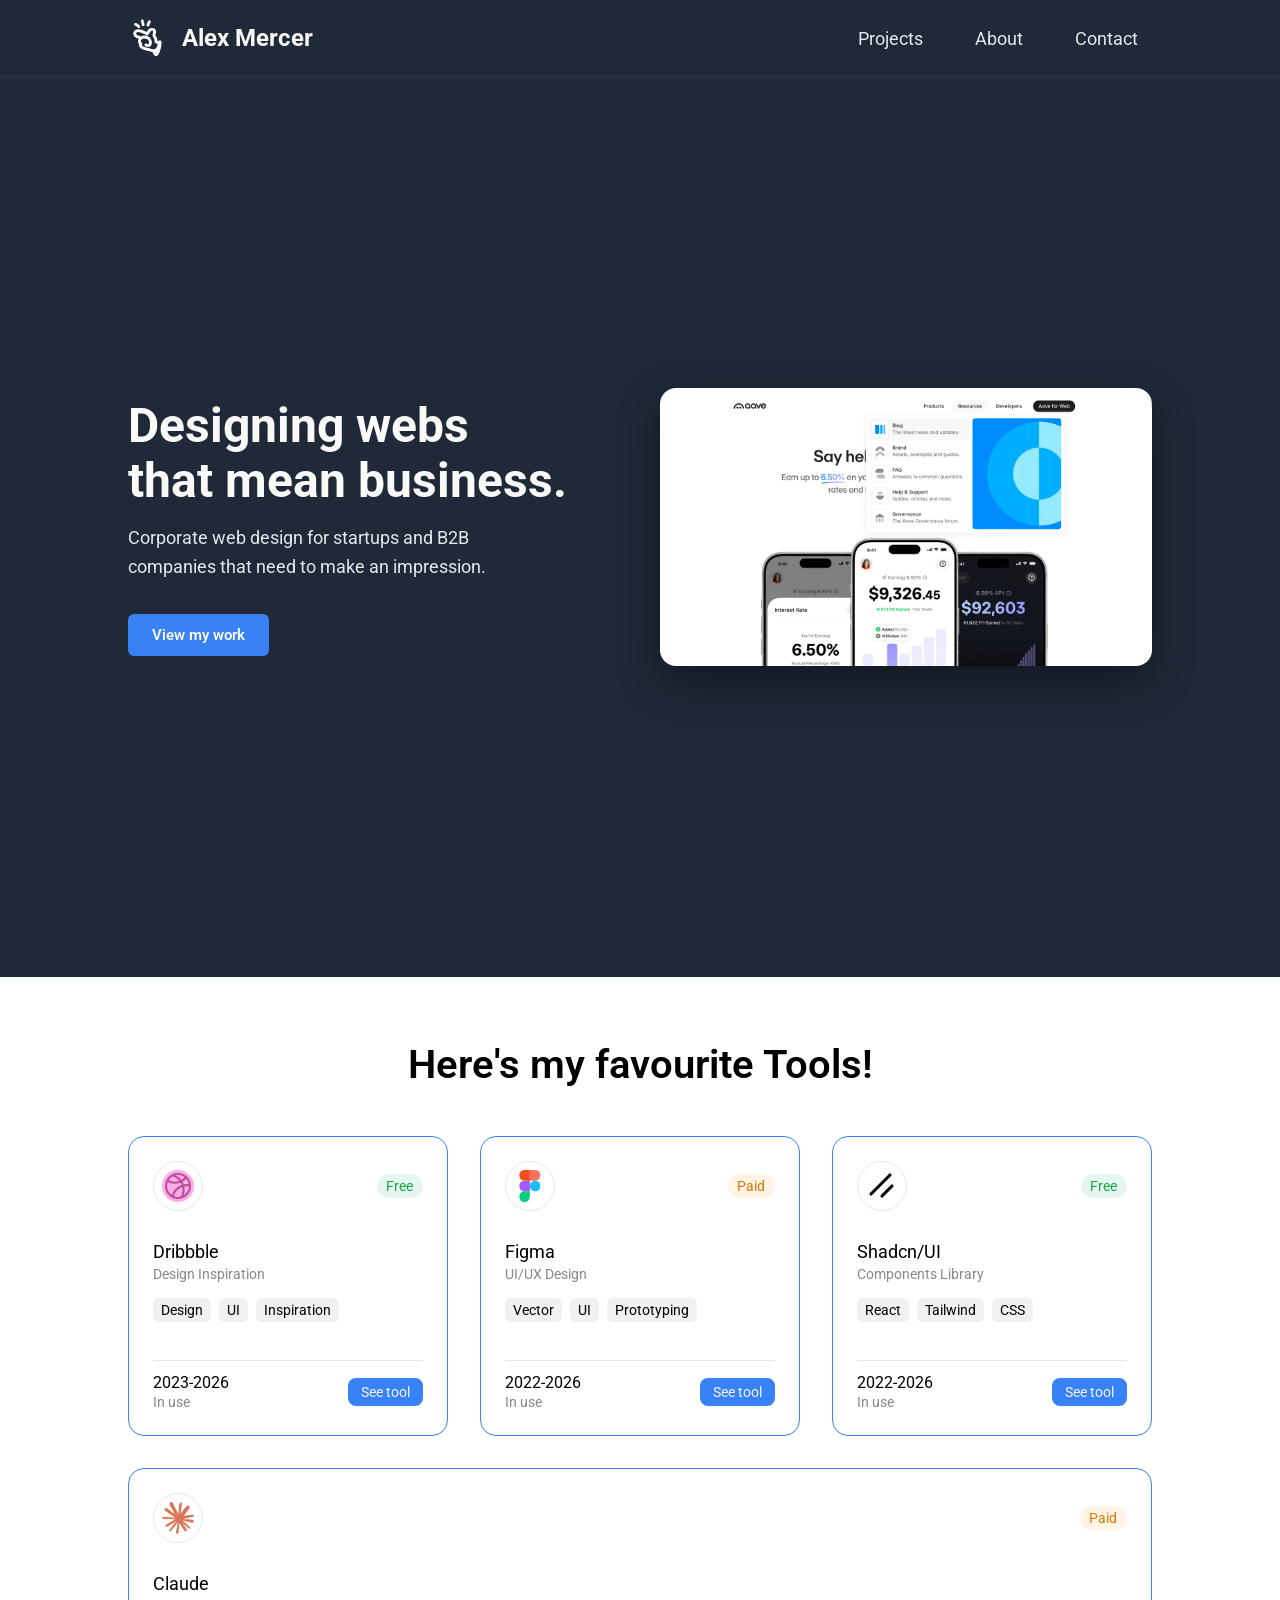
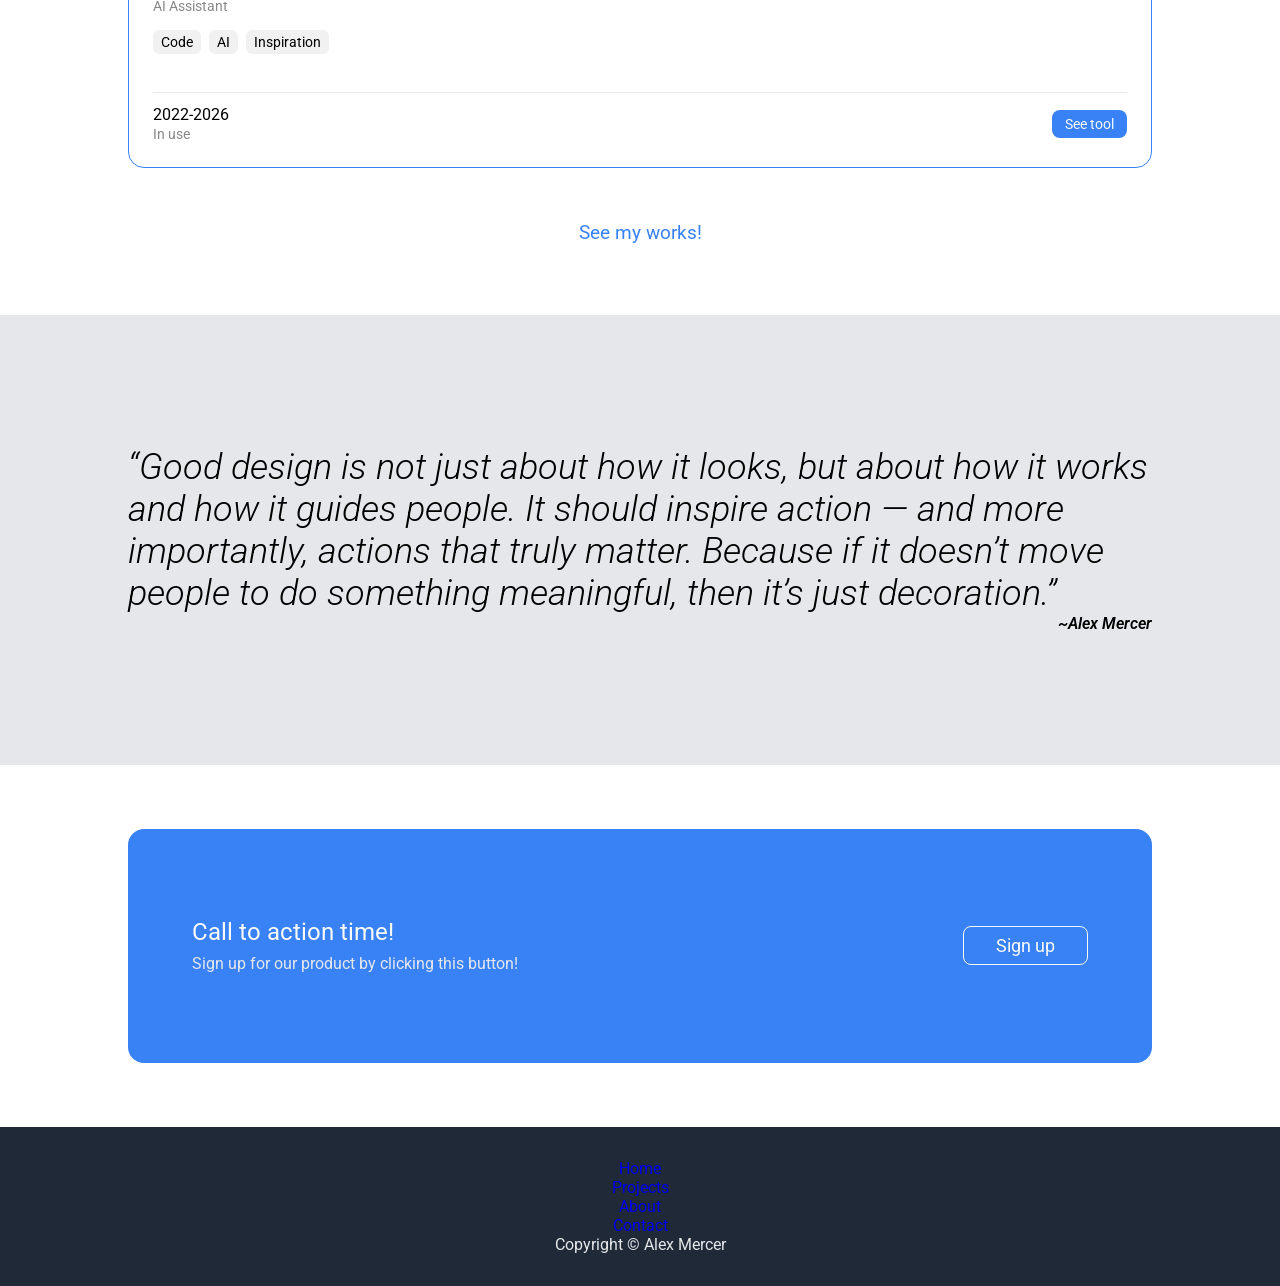
==== commit 73b03632: "Merge branch 'dev' of https://github.com/francescoGemolo/team-website into dev" ====
--- a/index.html
+++ b/index.html
@@ -217,6 +217,14 @@
   </main>
 
   <footer class="footer">
+    <nav>
+        <ul class="nav-footer">
+            <li><a href="index.html">Home</a></li>
+            <li><a href="projects.html">Projects</a></li>
+            <li><a href="about.html">About</a></li>
+            <li><a href="contact.html">Contact</a></li>
+        </ul>
+    </nav>
     <p>Copyright © Alex Mercer</p>
   </footer>
 </body>
--- a/css/components/header.css
+++ b/css/components/header.css
@@ -38,8 +38,13 @@
   transition: 0.15s ease-in-out;
 }
 
+.nav-items a:hover,
 .nav-items a:hover {
   background-color: #304b7750;
+  color: var(--color-accent);
+}
+
+.nav-items .current-page{
   color: var(--color-accent);
 }
 
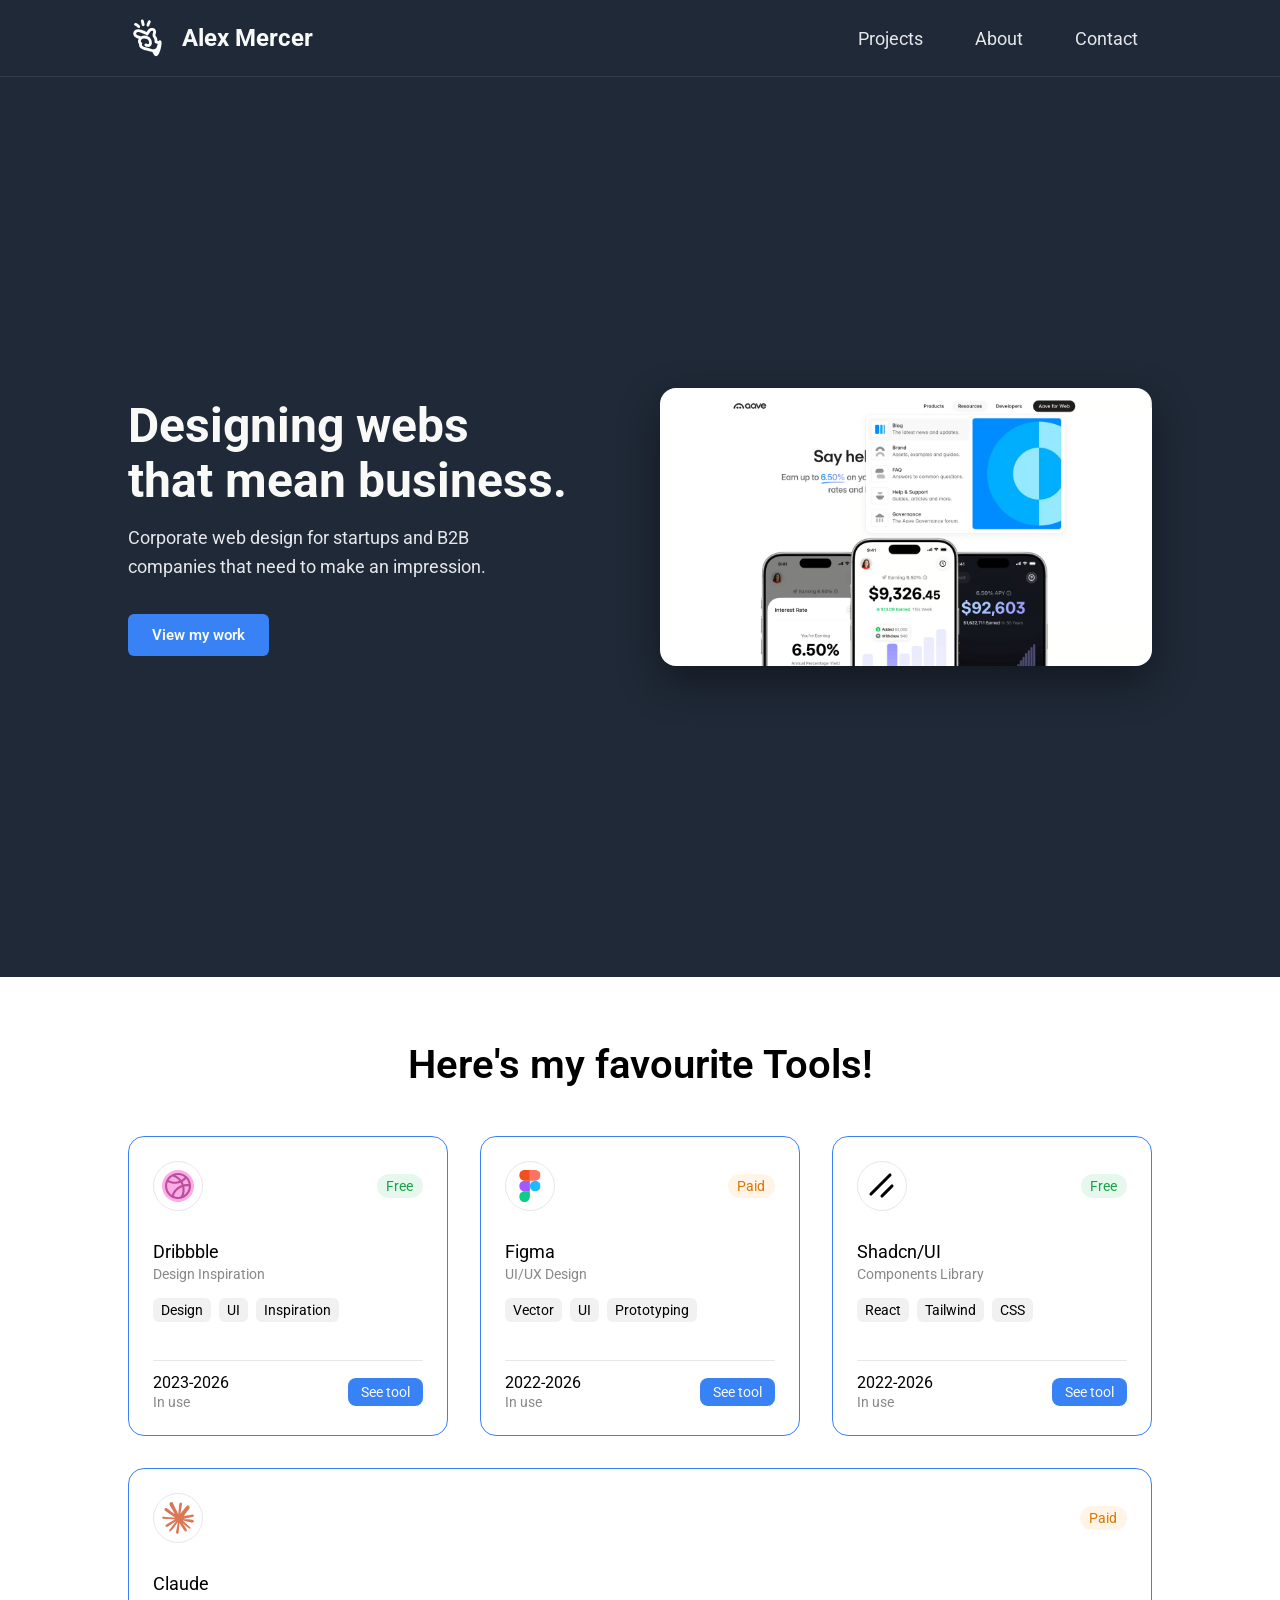
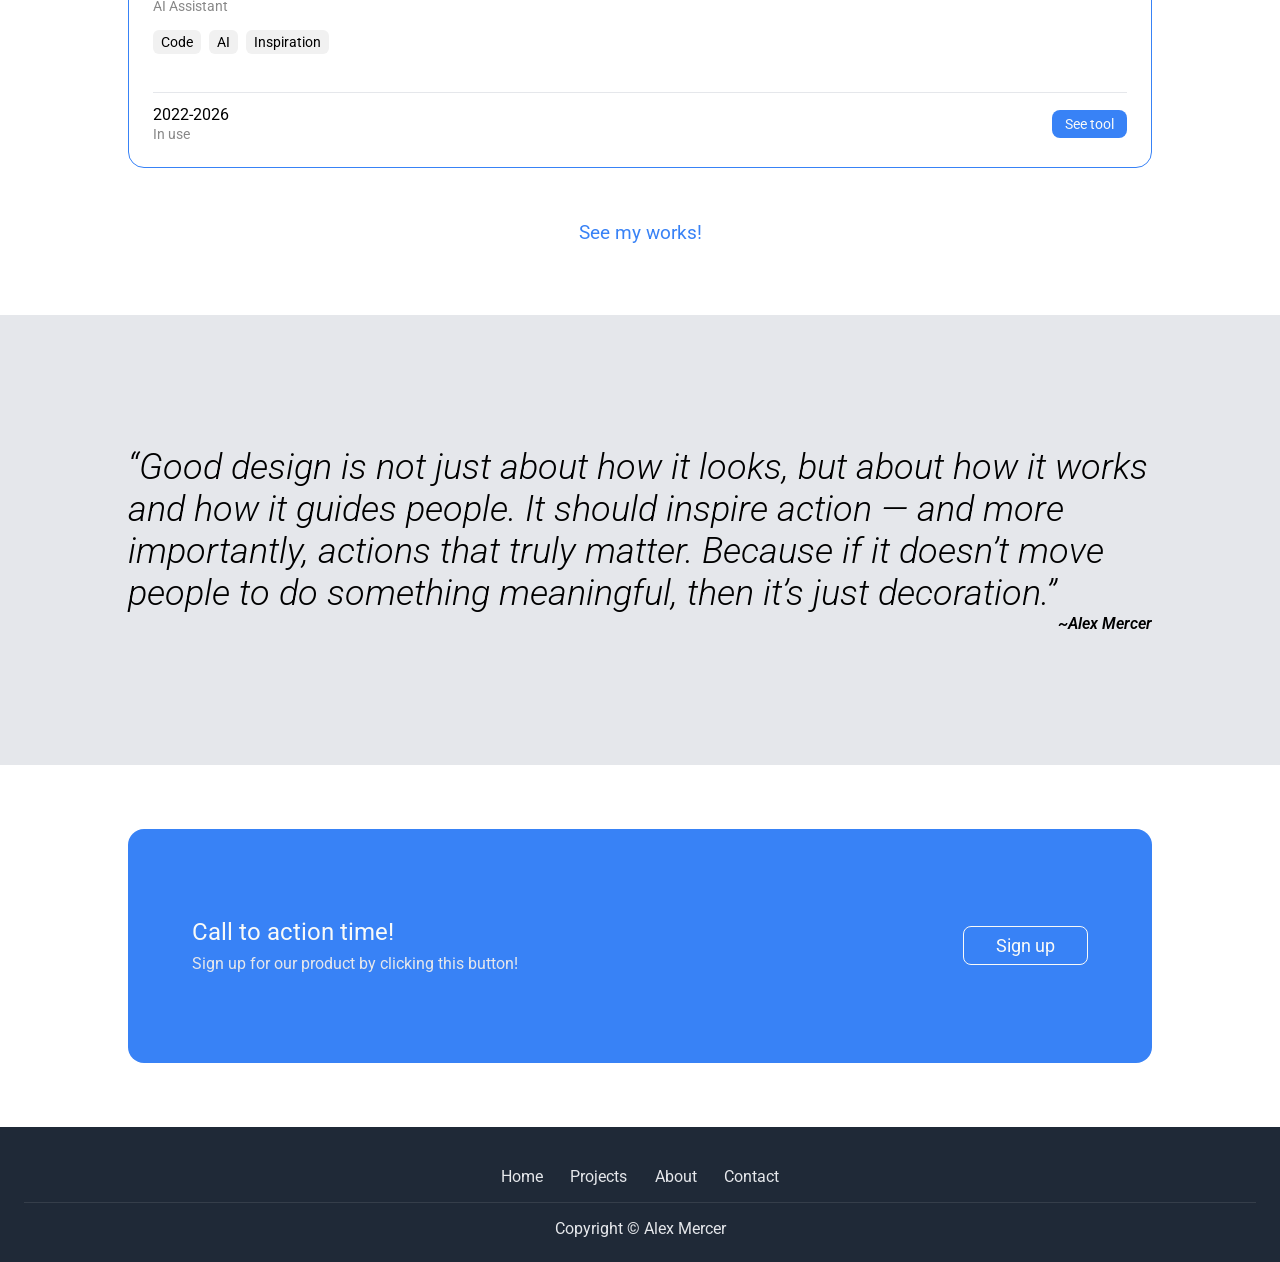
==== commit 07d31cf3: "Semantic Fix, Bugfix, Consistency Fix" ====
--- a/index.html
+++ b/index.html
@@ -218,12 +218,12 @@
 
   <footer class="footer">
     <nav>
-        <ul class="nav-footer">
-            <li><a href="index.html">Home</a></li>
-            <li><a href="projects.html">Projects</a></li>
-            <li><a href="about.html">About</a></li>
-            <li><a href="contact.html">Contact</a></li>
-        </ul>
+      <ul class="nav-footer">
+        <li><a href="index.html">Home</a></li>
+        <li><a href="projects.html">Projects</a></li>
+        <li><a href="about.html">About</a></li>
+        <li><a href="contact.html">Contact</a></li>
+      </ul>
     </nav>
     <p>Copyright © Alex Mercer</p>
   </footer>
--- a/css/base.css
+++ b/css/base.css
@@ -3,8 +3,12 @@
     --color-dark: #1F2937;
     --color-darkest: #0d121a;
     --color-grey: #E5E7EB;
+    --color-grey-dark: #888;
+    --color-white-semi: rgba(245, 245, 245, 0.1);
 
     --color-accent: #3882F6;
+    --color-accent-hover: color-mix(in srgb, var(--color-accent) 85%, #000);
+    --color-accent-semi: rgba(56, 130, 246, 0.3);
 
     --color-error: #ff4d4f;
     --color-success: #52c41a;
--- a/css/components/header.css
+++ b/css/components/header.css
@@ -3,7 +3,7 @@
   justify-content: space-between;
   align-items: center;
   background-color: var(--color-dark);
-  border-bottom: 1px solid #f5f5f510;
+  border-bottom: 1px solid var(--color-white-semi);
   padding: 1.125rem 8rem;
 }
 
@@ -38,9 +38,8 @@
   transition: 0.15s ease-in-out;
 }
 
-.nav-items a:hover,
 .nav-items a:hover {
-  background-color: #304b7750;
+  background-color: var(--color-accent-semi);
   color: var(--color-accent);
 }
 
--- a/css/components/footer.css
+++ b/css/components/footer.css
@@ -1,7 +1,26 @@
 .footer {
-  width: 100%;
-  background-color: var(--color-dark);
-  text-align: center;
-  color: var(--color-grey);
-  padding: 2rem;
+    width: 100%;
+    background-color: var(--color-dark);
+    text-align: center;
+    color: var(--color-grey);
+    padding: 1.5rem;
+}
+
+.footer .nav-footer {
+    display: flex;
+    justify-content: center;
+    gap: 1.7rem;
+    margin-bottom: 1rem;
+    padding: 1rem;
+    border-bottom: 1px solid var(--color-white-semi);
+}
+
+footer .nav-footer a {
+    color: var(--color-grey);
+    transition: 0.15s ease-in-out;
+}
+
+footer .nav-footer a:hover,
+footer .nav-footer a:active {
+    color: var(--color-accent);
 }
--- a/css/pages/home.css
+++ b/css/pages/home.css
@@ -56,7 +56,7 @@
 }
 
 .hero-btn:hover {
-  background: #2563eb;
+  background: var(--color-accent-hover);
   transform: translateY(-0.125rem);
 }
 
@@ -152,7 +152,7 @@
 .card-content p {
   font-size: 0.875rem;
   margin: 0.25rem 0 1rem;
-  color: #888;
+  color: var(--color-grey-dark);
   font-family: var(--font-roboto);
 }
 
@@ -184,7 +184,7 @@
 
 .card-time span {
   font-size: 0.875rem;
-  color: #888;
+  color: var(--color-grey-dark);
 }
 
 .card-btn {
